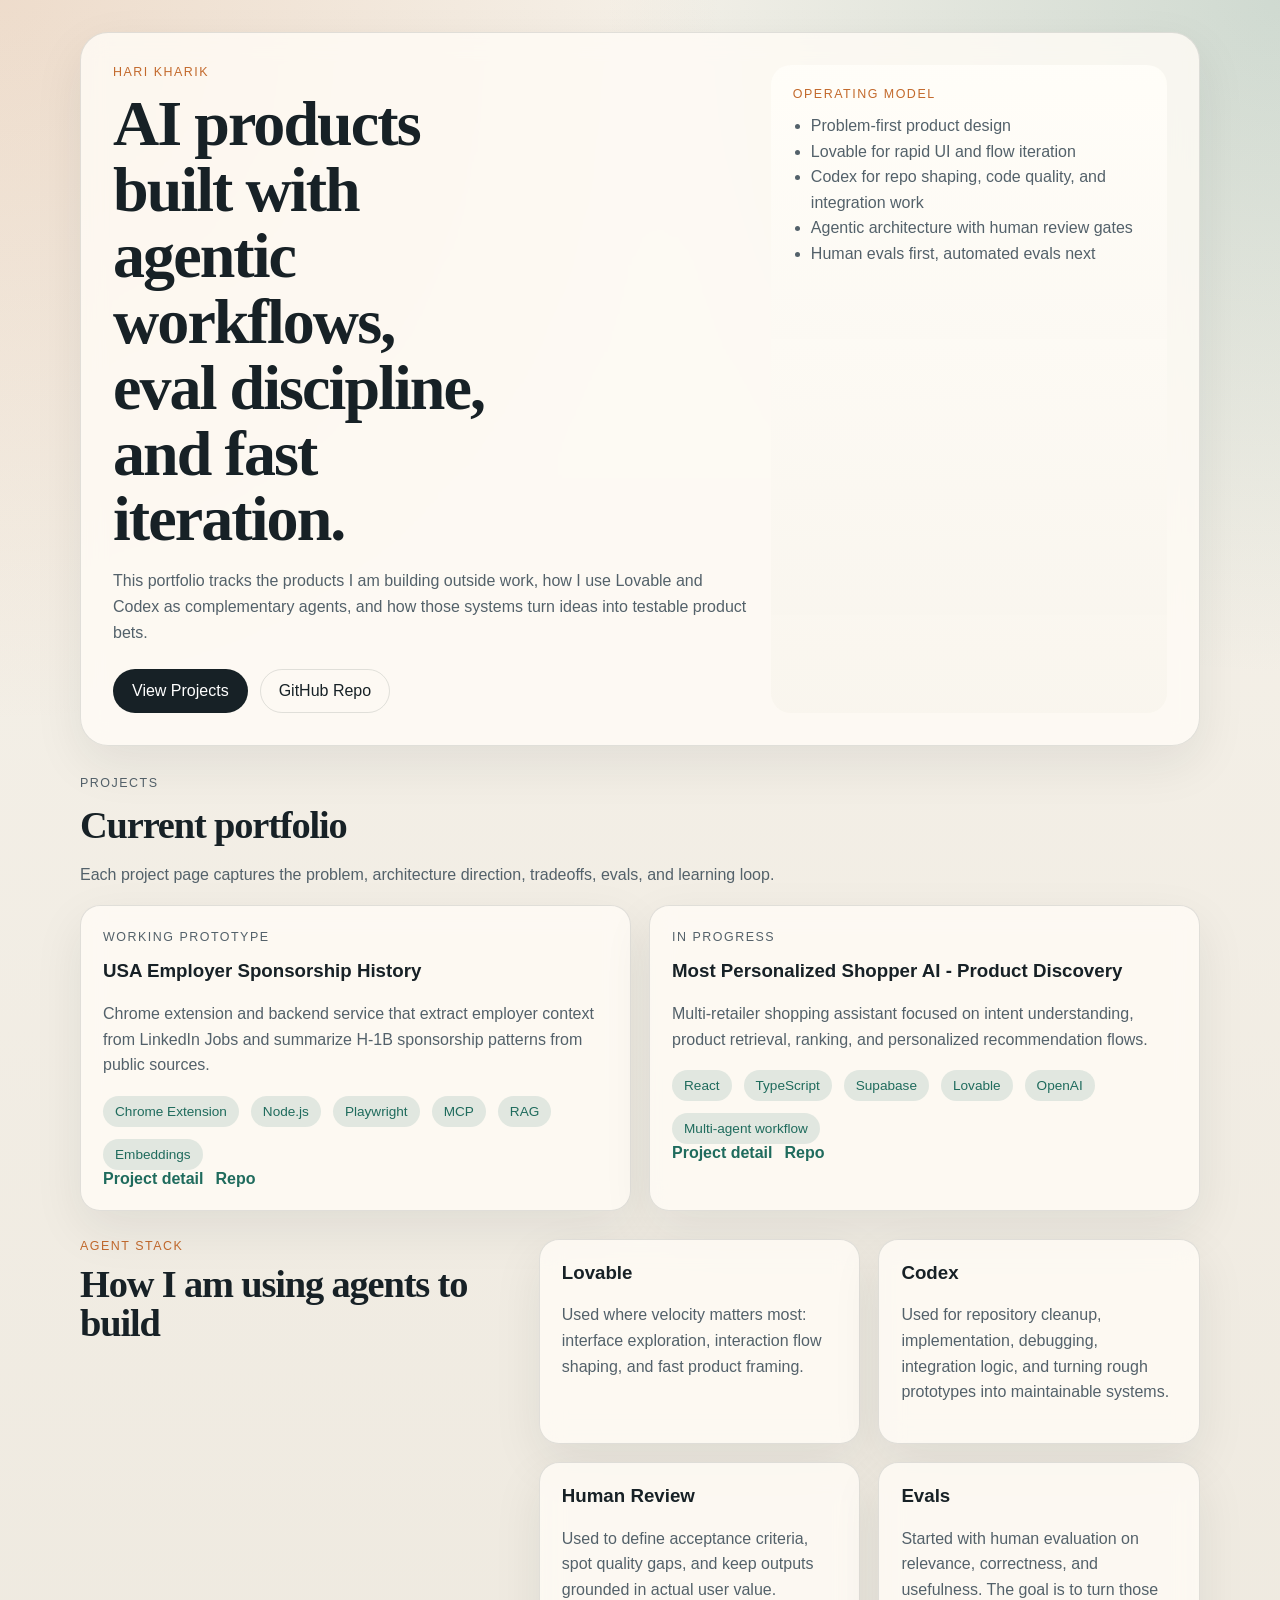
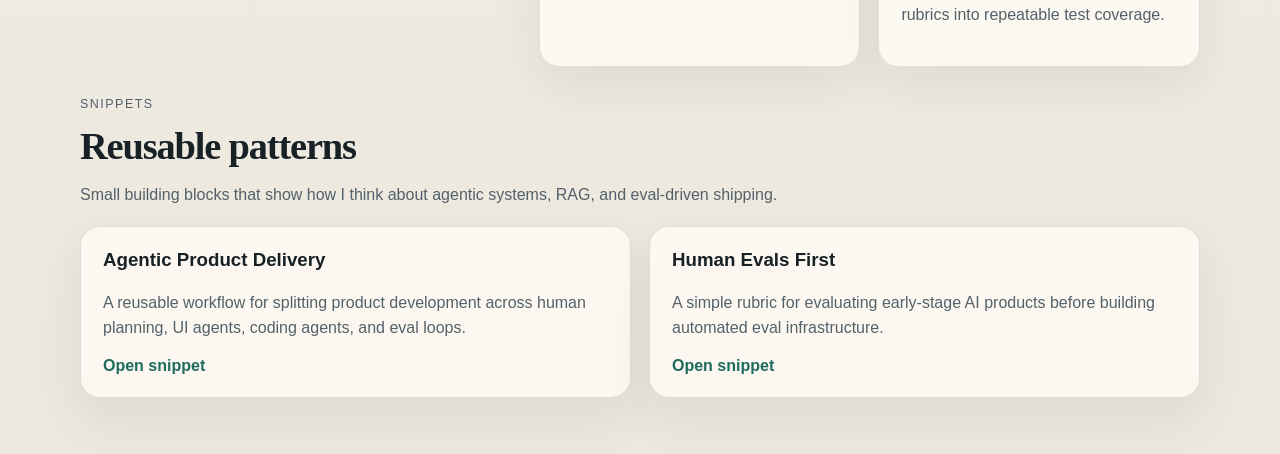
==== index.html @ 51a415eb "Build public AI product portfolio scaffold" ====
<!DOCTYPE html>
<html lang="en">
  <head>
    <meta charset="UTF-8" />
    <meta name="viewport" content="width=device-width, initial-scale=1.0" />
    <title>AI Product Portfolio</title>
    <meta
      name="description"
      content="Public portfolio for AI and agentic product work by Hari Kharik."
    />
    <link rel="stylesheet" href="./styles.css" />
  </head>
  <body>
    <div class="page-shell">
      <header class="hero">
        <div class="hero-copy">
          <p class="eyebrow">Hari Kharik</p>
          <h1>AI products built with agentic workflows, eval discipline, and fast iteration.</h1>
          <p class="lede">
            This portfolio tracks the products I am building outside work, how I use Lovable and Codex as complementary agents,
            and how those systems turn ideas into testable product bets.
          </p>
          <div class="hero-actions">
            <a class="button primary" href="#projects">View Projects</a>
            <a class="button secondary" href="https://github.com/kharik828/AI-Product-Portfolio" target="_blank" rel="noreferrer">GitHub Repo</a>
          </div>
        </div>
        <aside class="hero-panel">
          <p class="panel-label">Operating model</p>
          <ul class="signal-list">
            <li>Problem-first product design</li>
            <li>Lovable for rapid UI and flow iteration</li>
            <li>Codex for repo shaping, code quality, and integration work</li>
            <li>Agentic architecture with human review gates</li>
            <li>Human evals first, automated evals next</li>
          </ul>
        </aside>
      </header>

      <main>
        <section class="section" id="projects">
          <div class="section-heading">
            <p class="eyebrow">Projects</p>
            <h2>Current portfolio</h2>
            <p>Each project page captures the problem, architecture direction, tradeoffs, evals, and learning loop.</p>
          </div>
          <div class="card-grid" id="project-grid"></div>
        </section>

        <section class="section split-section">
          <div>
            <p class="eyebrow">Agent Stack</p>
            <h2>How I am using agents to build</h2>
          </div>
          <div class="workflow-grid">
            <article class="workflow-card">
              <h3>Lovable</h3>
              <p>Used where velocity matters most: interface exploration, interaction flow shaping, and fast product framing.</p>
            </article>
            <article class="workflow-card">
              <h3>Codex</h3>
              <p>Used for repository cleanup, implementation, debugging, integration logic, and turning rough prototypes into maintainable systems.</p>
            </article>
            <article class="workflow-card">
              <h3>Human Review</h3>
              <p>Used to define acceptance criteria, spot quality gaps, and keep outputs grounded in actual user value.</p>
            </article>
            <article class="workflow-card">
              <h3>Evals</h3>
              <p>Started with human evaluation on relevance, correctness, and usefulness. The goal is to turn those rubrics into repeatable test coverage.</p>
            </article>
          </div>
        </section>

        <section class="section">
          <div class="section-heading">
            <p class="eyebrow">Snippets</p>
            <h2>Reusable patterns</h2>
            <p>Small building blocks that show how I think about agentic systems, RAG, and eval-driven shipping.</p>
          </div>
          <div class="card-grid compact" id="snippet-grid"></div>
        </section>
      </main>
    </div>

    <script type="module" src="./site.js"></script>
  </body>
</html>
---- styles.css ----
:root {
  --bg: #f2efe8;
  --paper: rgba(255, 252, 246, 0.82);
  --paper-strong: #fffdf8;
  --ink: #172126;
  --muted: #53616a;
  --line: rgba(23, 33, 38, 0.12);
  --accent: #1f6b5d;
  --accent-soft: rgba(31, 107, 93, 0.12);
  --warm: #c36a2d;
  --shadow: 0 18px 50px rgba(23, 33, 38, 0.08);
  --radius-lg: 28px;
  --radius-md: 20px;
  --radius-sm: 999px;
}

* {
  box-sizing: border-box;
}

html {
  scroll-behavior: smooth;
}

body {
  margin: 0;
  font-family: "Aptos", "Segoe UI Variable", "Segoe UI", sans-serif;
  color: var(--ink);
  background:
    radial-gradient(circle at top left, rgba(195, 106, 45, 0.16), transparent 30%),
    radial-gradient(circle at top right, rgba(31, 107, 93, 0.18), transparent 28%),
    linear-gradient(180deg, #f6f2ea 0%, #ede8de 100%);
}

a {
  color: inherit;
}

.page-shell {
  width: min(1120px, calc(100% - 32px));
  margin: 0 auto;
  padding: 32px 0 56px;
}

.hero,
.detail-header,
.card,
.workflow-card,
.markdown-card {
  backdrop-filter: blur(12px);
  background: var(--paper);
  border: 1px solid var(--line);
  box-shadow: var(--shadow);
}

.hero {
  display: grid;
  grid-template-columns: 1.6fr 1fr;
  gap: 24px;
  padding: 32px;
  border-radius: var(--radius-lg);
}

.hero h1,
.section h2,
.detail-header h1 {
  font-family: Georgia, "Times New Roman", serif;
  line-height: 1.03;
  letter-spacing: -0.03em;
  margin: 0;
}

.hero h1 {
  font-size: clamp(2.5rem, 5vw, 4.6rem);
  max-width: 12ch;
}

.eyebrow,
.panel-label,
.status {
  text-transform: uppercase;
  letter-spacing: 0.12em;
  font-size: 0.78rem;
  color: var(--warm);
  margin: 0 0 12px;
}

.lede,
.section-heading p,
.detail-summary,
.card p,
.workflow-card p,
.markdown-card p,
.signal-list,
.back-link {
  color: var(--muted);
  line-height: 1.6;
}

.hero-actions,
.card-actions,
.pill-row {
  display: flex;
  flex-wrap: wrap;
  gap: 12px;
}

.hero-actions {
  margin-top: 24px;
}

.button,
.text-link,
.back-link {
  text-decoration: none;
}

.button {
  display: inline-flex;
  align-items: center;
  justify-content: center;
  padding: 12px 18px;
  border-radius: var(--radius-sm);
  border: 1px solid var(--line);
  transition: transform 180ms ease, background-color 180ms ease;
}

.button:hover,
.text-link:hover,
.back-link:hover {
  transform: translateY(-1px);
}

.button.primary {
  background: var(--ink);
  color: #fff;
}

.button.secondary {
  background: transparent;
}

.hero-panel,
.card,
.workflow-card,
.markdown-card {
  border-radius: var(--radius-md);
}

.hero-panel {
  padding: 22px;
  background: linear-gradient(180deg, rgba(255, 253, 248, 0.9), rgba(248, 244, 236, 0.85));
}

.signal-list {
  margin: 0;
  padding-left: 18px;
}

.section {
  margin-top: 28px;
}

.section-heading {
  margin-bottom: 18px;
}

.section h2,
.detail-header h1 {
  font-size: clamp(1.8rem, 3vw, 2.8rem);
  margin-bottom: 8px;
}

.card-grid,
.workflow-grid {
  display: grid;
  grid-template-columns: repeat(2, minmax(0, 1fr));
  gap: 18px;
}

.compact {
  grid-template-columns: repeat(2, minmax(0, 1fr));
}

.card,
.workflow-card {
  padding: 22px;
}

.card h3,
.workflow-card h3,
.markdown-card h1,
.markdown-card h2,
.markdown-card h3 {
  margin-top: 0;
}

.card-top {
  margin-bottom: 18px;
}

.pill {
  display: inline-flex;
  align-items: center;
  padding: 8px 12px;
  border-radius: var(--radius-sm);
  background: var(--accent-soft);
  color: var(--accent);
  font-size: 0.85rem;
}

.text-link {
  color: var(--accent);
  font-weight: 600;
}

.split-section {
  display: grid;
  grid-template-columns: 0.8fr 1.2fr;
  gap: 18px;
  align-items: start;
}

.detail-shell {
  max-width: 960px;
}

.detail-header {
  padding: 24px 28px;
  border-radius: var(--radius-lg);
}

.detail-layout {
  margin-top: 20px;
}

.markdown-card {
  padding: 28px;
}

.markdown-card ul {
  color: var(--muted);
  line-height: 1.7;
  padding-left: 22px;
}

.markdown-card code {
  font-family: "Cascadia Code", Consolas, monospace;
  background: rgba(23, 33, 38, 0.06);
  padding: 0.12rem 0.35rem;
  border-radius: 6px;
}

@media (max-width: 860px) {
  .hero,
  .split-section,
  .card-grid,
  .workflow-grid,
  .compact {
    grid-template-columns: 1fr;
  }

  .page-shell {
    width: min(100% - 20px, 1120px);
    padding-top: 20px;
  }

  .hero,
  .detail-header,
  .card,
  .workflow-card,
  .markdown-card {
    padding: 20px;
  }
}
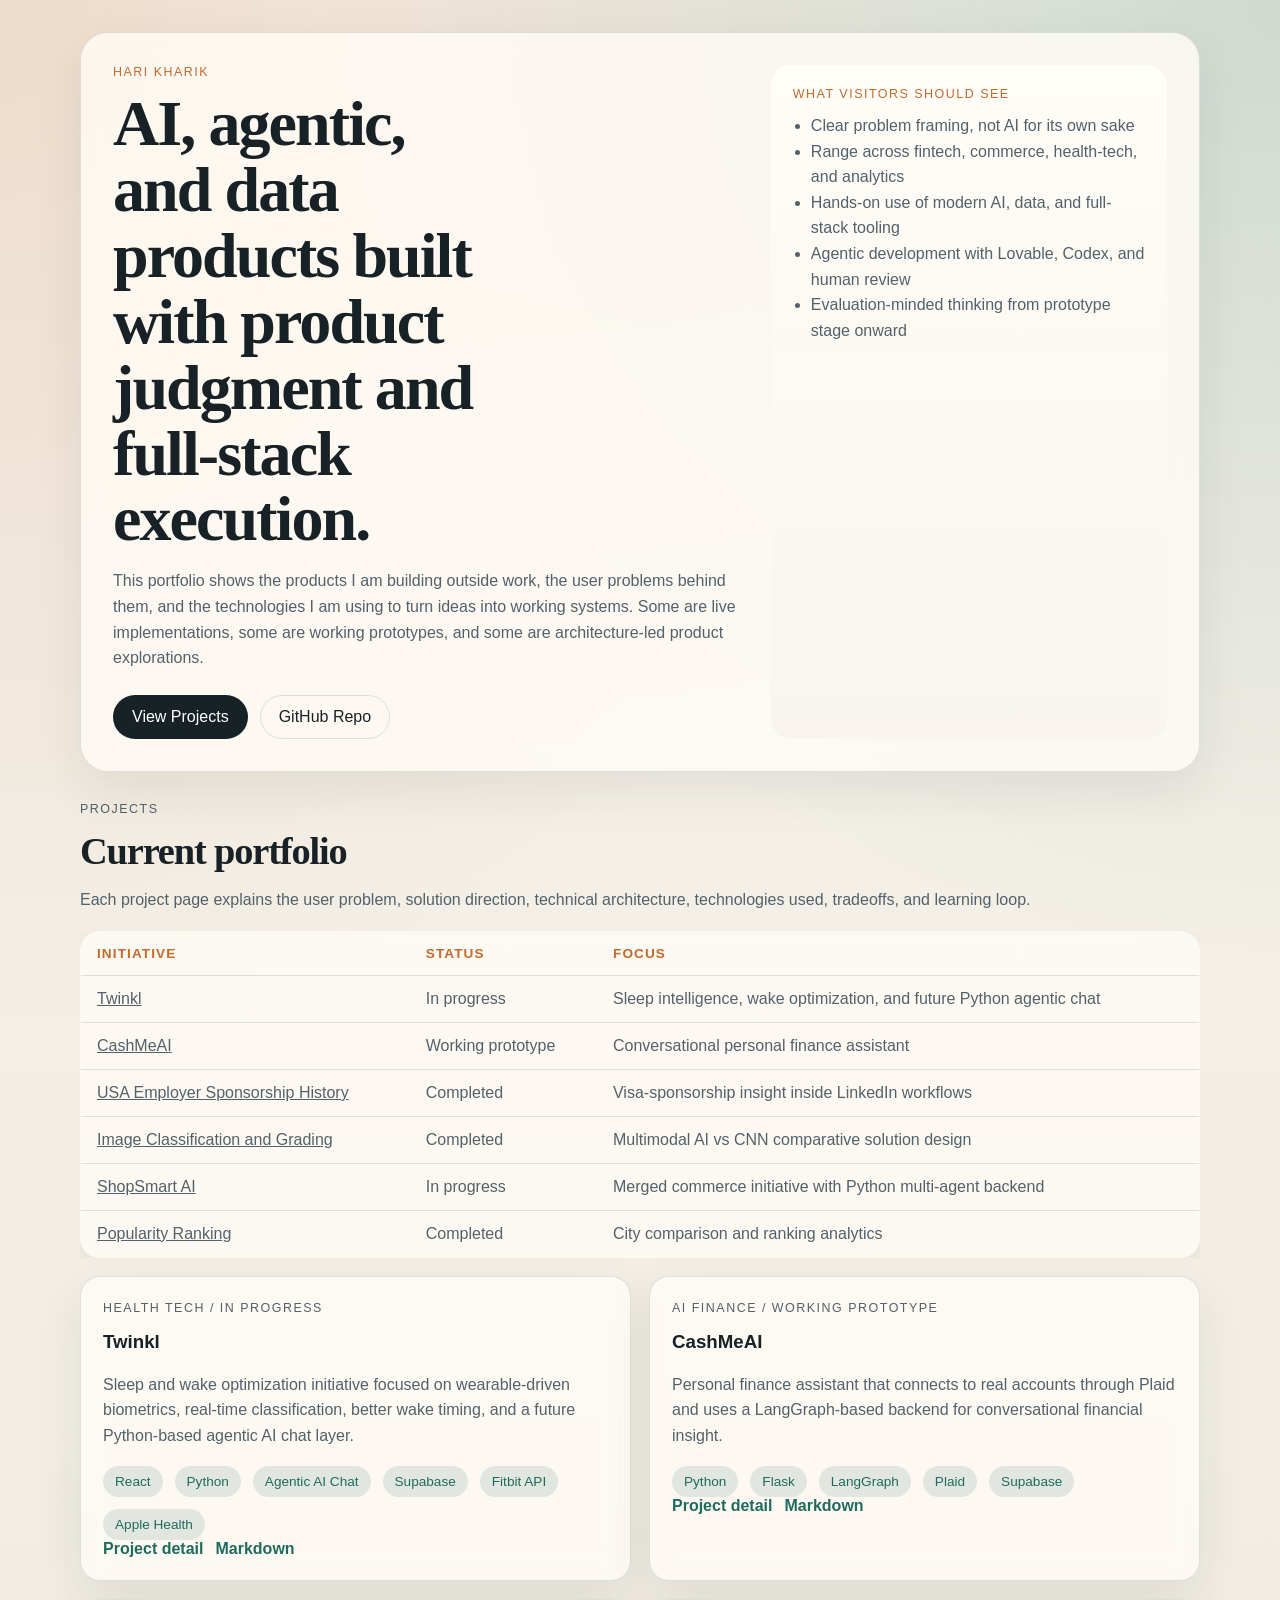
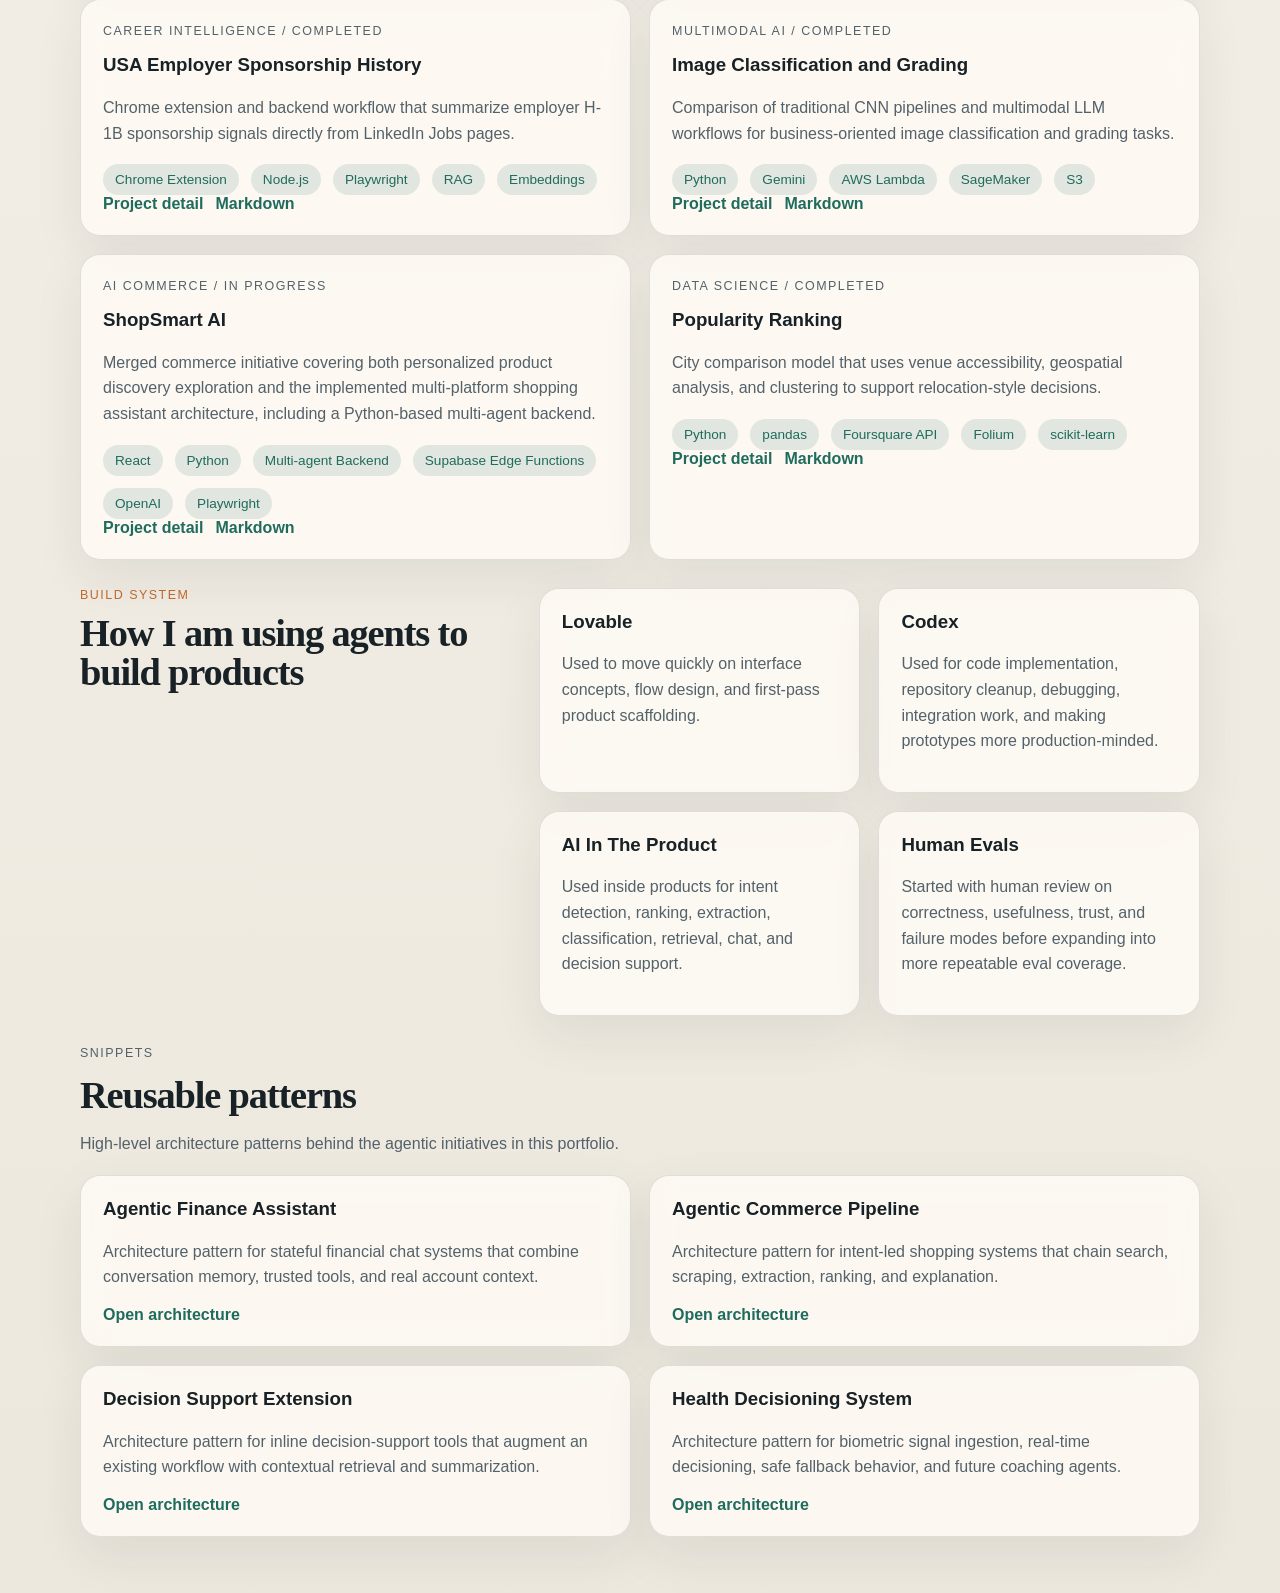
==== commit 84bbe86b: "Rebuild portfolio around downloaded project docs" ====
--- a/index.html
+++ b/index.html
@@ -15,10 +15,11 @@
       <header class="hero">
         <div class="hero-copy">
           <p class="eyebrow">Hari Kharik</p>
-          <h1>AI products built with agentic workflows, eval discipline, and fast iteration.</h1>
+          <h1>AI, agentic, and data products built with product judgment and full-stack execution.</h1>
           <p class="lede">
-            This portfolio tracks the products I am building outside work, how I use Lovable and Codex as complementary agents,
-            and how those systems turn ideas into testable product bets.
+            This portfolio shows the products I am building outside work, the user problems behind them, and the technologies
+            I am using to turn ideas into working systems. Some are live implementations, some are working prototypes, and some
+            are architecture-led product explorations.
           </p>
           <div class="hero-actions">
             <a class="button primary" href="#projects">View Projects</a>
@@ -26,13 +27,13 @@
           </div>
         </div>
         <aside class="hero-panel">
-          <p class="panel-label">Operating model</p>
+          <p class="panel-label">What Visitors Should See</p>
           <ul class="signal-list">
-            <li>Problem-first product design</li>
-            <li>Lovable for rapid UI and flow iteration</li>
-            <li>Codex for repo shaping, code quality, and integration work</li>
-            <li>Agentic architecture with human review gates</li>
-            <li>Human evals first, automated evals next</li>
+            <li>Clear problem framing, not AI for its own sake</li>
+            <li>Range across fintech, commerce, health-tech, and analytics</li>
+            <li>Hands-on use of modern AI, data, and full-stack tooling</li>
+            <li>Agentic development with Lovable, Codex, and human review</li>
+            <li>Evaluation-minded thinking from prototype stage onward</li>
           </ul>
         </aside>
       </header>
@@ -42,32 +43,186 @@
           <div class="section-heading">
             <p class="eyebrow">Projects</p>
             <h2>Current portfolio</h2>
-            <p>Each project page captures the problem, architecture direction, tradeoffs, evals, and learning loop.</p>
-          </div>
-          <div class="card-grid" id="project-grid"></div>
+            <p>Each project page explains the user problem, solution direction, technical architecture, technologies used, tradeoffs, and learning loop.</p>
+          </div>
+          <div class="status-table-wrap">
+            <table class="status-table">
+              <thead>
+                <tr>
+                  <th>Initiative</th>
+                  <th>Status</th>
+                  <th>Focus</th>
+                </tr>
+              </thead>
+              <tbody>
+                <tr>
+                  <td><a href="./project.html?slug=twinkl">Twinkl</a></td>
+                  <td>In progress</td>
+                  <td>Sleep intelligence, wake optimization, and future Python agentic chat</td>
+                </tr>
+                <tr>
+                  <td><a href="./project.html?slug=cashmeai">CashMeAI</a></td>
+                  <td>Working prototype</td>
+                  <td>Conversational personal finance assistant</td>
+                </tr>
+                <tr>
+                  <td><a href="./project.html?slug=usa-employer-sponsorship-history">USA Employer Sponsorship History</a></td>
+                  <td>Completed</td>
+                  <td>Visa-sponsorship insight inside LinkedIn workflows</td>
+                </tr>
+                <tr>
+                  <td><a href="./project.html?slug=image-classification-and-grading">Image Classification and Grading</a></td>
+                  <td>Completed</td>
+                  <td>Multimodal AI vs CNN comparative solution design</td>
+                </tr>
+                <tr>
+                  <td><a href="./project.html?slug=shopsmart-ai">ShopSmart AI</a></td>
+                  <td>In progress</td>
+                  <td>Merged commerce initiative with Python multi-agent backend</td>
+                </tr>
+                <tr>
+                  <td><a href="./project.html?slug=popularity-ranking">Popularity Ranking</a></td>
+                  <td>Completed</td>
+                  <td>City comparison and ranking analytics</td>
+                </tr>
+              </tbody>
+            </table>
+          </div>
+          <div class="card-grid">
+            <article class="card">
+              <div class="card-top">
+                <p class="status">Health Tech / In progress</p>
+                <h3>Twinkl</h3>
+                <p>Sleep and wake optimization initiative focused on wearable-driven biometrics, real-time classification, better wake timing, and a future Python-based agentic AI chat layer.</p>
+              </div>
+              <div class="pill-row">
+                <span class="pill">React</span>
+                <span class="pill">Python</span>
+                <span class="pill">Agentic AI Chat</span>
+                <span class="pill">Supabase</span>
+                <span class="pill">Fitbit API</span>
+                <span class="pill">Apple Health</span>
+              </div>
+              <div class="card-actions">
+                <a class="text-link" href="./project.html?slug=twinkl">Project detail</a>
+                <a class="text-link" href="./projects/Twinkl/PORTFOLIO.md">Markdown</a>
+              </div>
+            </article>
+            <article class="card">
+              <div class="card-top">
+                <p class="status">AI Finance / Working prototype</p>
+                <h3>CashMeAI</h3>
+                <p>Personal finance assistant that connects to real accounts through Plaid and uses a LangGraph-based backend for conversational financial insight.</p>
+              </div>
+              <div class="pill-row">
+                <span class="pill">Python</span>
+                <span class="pill">Flask</span>
+                <span class="pill">LangGraph</span>
+                <span class="pill">Plaid</span>
+                <span class="pill">Supabase</span>
+              </div>
+              <div class="card-actions">
+                <a class="text-link" href="./project.html?slug=cashmeai">Project detail</a>
+                <a class="text-link" href="./projects/Cashmeai/PORTFOLIO.md">Markdown</a>
+              </div>
+            </article>
+            <article class="card">
+              <div class="card-top">
+                <p class="status">Career Intelligence / Completed</p>
+                <h3>USA Employer Sponsorship History</h3>
+                <p>Chrome extension and backend workflow that summarize employer H-1B sponsorship signals directly from LinkedIn Jobs pages.</p>
+              </div>
+              <div class="pill-row">
+                <span class="pill">Chrome Extension</span>
+                <span class="pill">Node.js</span>
+                <span class="pill">Playwright</span>
+                <span class="pill">RAG</span>
+                <span class="pill">Embeddings</span>
+              </div>
+              <div class="card-actions">
+                <a class="text-link" href="./project.html?slug=usa-employer-sponsorship-history">Project detail</a>
+                <a class="text-link" href="./projects/Employer-sponsorship-history/PORTFOLIO.md">Markdown</a>
+              </div>
+            </article>
+            <article class="card">
+              <div class="card-top">
+                <p class="status">Multimodal AI / Completed</p>
+                <h3>Image Classification and Grading</h3>
+                <p>Comparison of traditional CNN pipelines and multimodal LLM workflows for business-oriented image classification and grading tasks.</p>
+              </div>
+              <div class="pill-row">
+                <span class="pill">Python</span>
+                <span class="pill">Gemini</span>
+                <span class="pill">AWS Lambda</span>
+                <span class="pill">SageMaker</span>
+                <span class="pill">S3</span>
+              </div>
+              <div class="card-actions">
+                <a class="text-link" href="./project.html?slug=image-classification-and-grading">Project detail</a>
+                <a class="text-link" href="./projects/GenAI CNN Image Classification and Grading/PORTFOLIO.md">Markdown</a>
+              </div>
+            </article>
+            <article class="card">
+              <div class="card-top">
+                <p class="status">AI Commerce / In progress</p>
+                <h3>ShopSmart AI</h3>
+                <p>Merged commerce initiative covering both personalized product discovery exploration and the implemented multi-platform shopping assistant architecture, including a Python-based multi-agent backend.</p>
+              </div>
+              <div class="pill-row">
+                <span class="pill">React</span>
+                <span class="pill">Python</span>
+                <span class="pill">Multi-agent Backend</span>
+                <span class="pill">Supabase Edge Functions</span>
+                <span class="pill">OpenAI</span>
+                <span class="pill">Playwright</span>
+              </div>
+              <div class="card-actions">
+                <a class="text-link" href="./project.html?slug=shopsmart-ai">Project detail</a>
+                <a class="text-link" href="./projects/ShopSmartAI/PORTFOLIO.md">Markdown</a>
+              </div>
+            </article>
+            <article class="card">
+              <div class="card-top">
+                <p class="status">Data Science / Completed</p>
+                <h3>Popularity Ranking</h3>
+                <p>City comparison model that uses venue accessibility, geospatial analysis, and clustering to support relocation-style decisions.</p>
+              </div>
+              <div class="pill-row">
+                <span class="pill">Python</span>
+                <span class="pill">pandas</span>
+                <span class="pill">Foursquare API</span>
+                <span class="pill">Folium</span>
+                <span class="pill">scikit-learn</span>
+              </div>
+              <div class="card-actions">
+                <a class="text-link" href="./project.html?slug=popularity-ranking">Project detail</a>
+                <a class="text-link" href="./projects/Popularity Ranking/PORTFOLIO.md">Markdown</a>
+              </div>
+            </article>
+          </div>
         </section>
 
         <section class="section split-section">
           <div>
-            <p class="eyebrow">Agent Stack</p>
-            <h2>How I am using agents to build</h2>
+            <p class="eyebrow">Build System</p>
+            <h2>How I am using agents to build products</h2>
           </div>
           <div class="workflow-grid">
             <article class="workflow-card">
               <h3>Lovable</h3>
-              <p>Used where velocity matters most: interface exploration, interaction flow shaping, and fast product framing.</p>
+              <p>Used to move quickly on interface concepts, flow design, and first-pass product scaffolding.</p>
             </article>
             <article class="workflow-card">
               <h3>Codex</h3>
-              <p>Used for repository cleanup, implementation, debugging, integration logic, and turning rough prototypes into maintainable systems.</p>
-            </article>
-            <article class="workflow-card">
-              <h3>Human Review</h3>
-              <p>Used to define acceptance criteria, spot quality gaps, and keep outputs grounded in actual user value.</p>
-            </article>
-            <article class="workflow-card">
-              <h3>Evals</h3>
-              <p>Started with human evaluation on relevance, correctness, and usefulness. The goal is to turn those rubrics into repeatable test coverage.</p>
+              <p>Used for code implementation, repository cleanup, debugging, integration work, and making prototypes more production-minded.</p>
+            </article>
+            <article class="workflow-card">
+              <h3>AI In The Product</h3>
+              <p>Used inside products for intent detection, ranking, extraction, classification, retrieval, chat, and decision support.</p>
+            </article>
+            <article class="workflow-card">
+              <h3>Human Evals</h3>
+              <p>Started with human review on correctness, usefulness, trust, and failure modes before expanding into more repeatable eval coverage.</p>
             </article>
           </div>
         </section>
@@ -76,13 +231,32 @@
           <div class="section-heading">
             <p class="eyebrow">Snippets</p>
             <h2>Reusable patterns</h2>
-            <p>Small building blocks that show how I think about agentic systems, RAG, and eval-driven shipping.</p>
-          </div>
-          <div class="card-grid compact" id="snippet-grid"></div>
+            <p>High-level architecture patterns behind the agentic initiatives in this portfolio.</p>
+          </div>
+          <div class="card-grid compact">
+            <article class="card compact-card">
+              <h3>Agentic Finance Assistant</h3>
+              <p>Architecture pattern for stateful financial chat systems that combine conversation memory, trusted tools, and real account context.</p>
+              <a class="text-link" href="./snippets/agentic-finance-architecture.md">Open architecture</a>
+            </article>
+            <article class="card compact-card">
+              <h3>Agentic Commerce Pipeline</h3>
+              <p>Architecture pattern for intent-led shopping systems that chain search, scraping, extraction, ranking, and explanation.</p>
+              <a class="text-link" href="./snippets/agentic-commerce-architecture.md">Open architecture</a>
+            </article>
+            <article class="card compact-card">
+              <h3>Decision Support Extension</h3>
+              <p>Architecture pattern for inline decision-support tools that augment an existing workflow with contextual retrieval and summarization.</p>
+              <a class="text-link" href="./snippets/agentic-decision-support-architecture.md">Open architecture</a>
+            </article>
+            <article class="card compact-card">
+              <h3>Health Decisioning System</h3>
+              <p>Architecture pattern for biometric signal ingestion, real-time decisioning, safe fallback behavior, and future coaching agents.</p>
+              <a class="text-link" href="./snippets/agentic-health-architecture.md">Open architecture</a>
+            </article>
+          </div>
         </section>
       </main>
     </div>
-
-    <script type="module" src="./site.js"></script>
   </body>
 </html>
--- a/styles.css
+++ b/styles.css
@@ -161,6 +161,43 @@
   margin-top: 28px;
 }
 
+.status-table-wrap {
+  margin-bottom: 18px;
+  overflow-x: auto;
+}
+
+.status-table {
+  width: 100%;
+  border-collapse: collapse;
+  background: var(--paper);
+  border: 1px solid var(--line);
+  border-radius: var(--radius-md);
+  overflow: hidden;
+  box-shadow: var(--shadow);
+}
+
+.status-table th,
+.status-table td {
+  padding: 14px 16px;
+  text-align: left;
+  border-bottom: 1px solid var(--line);
+}
+
+.status-table th {
+  font-size: 0.85rem;
+  text-transform: uppercase;
+  letter-spacing: 0.08em;
+  color: var(--warm);
+}
+
+.status-table td {
+  color: var(--muted);
+}
+
+.status-table tr:last-child td {
+  border-bottom: 0;
+}
+
 .section-heading {
   margin-bottom: 18px;
 }
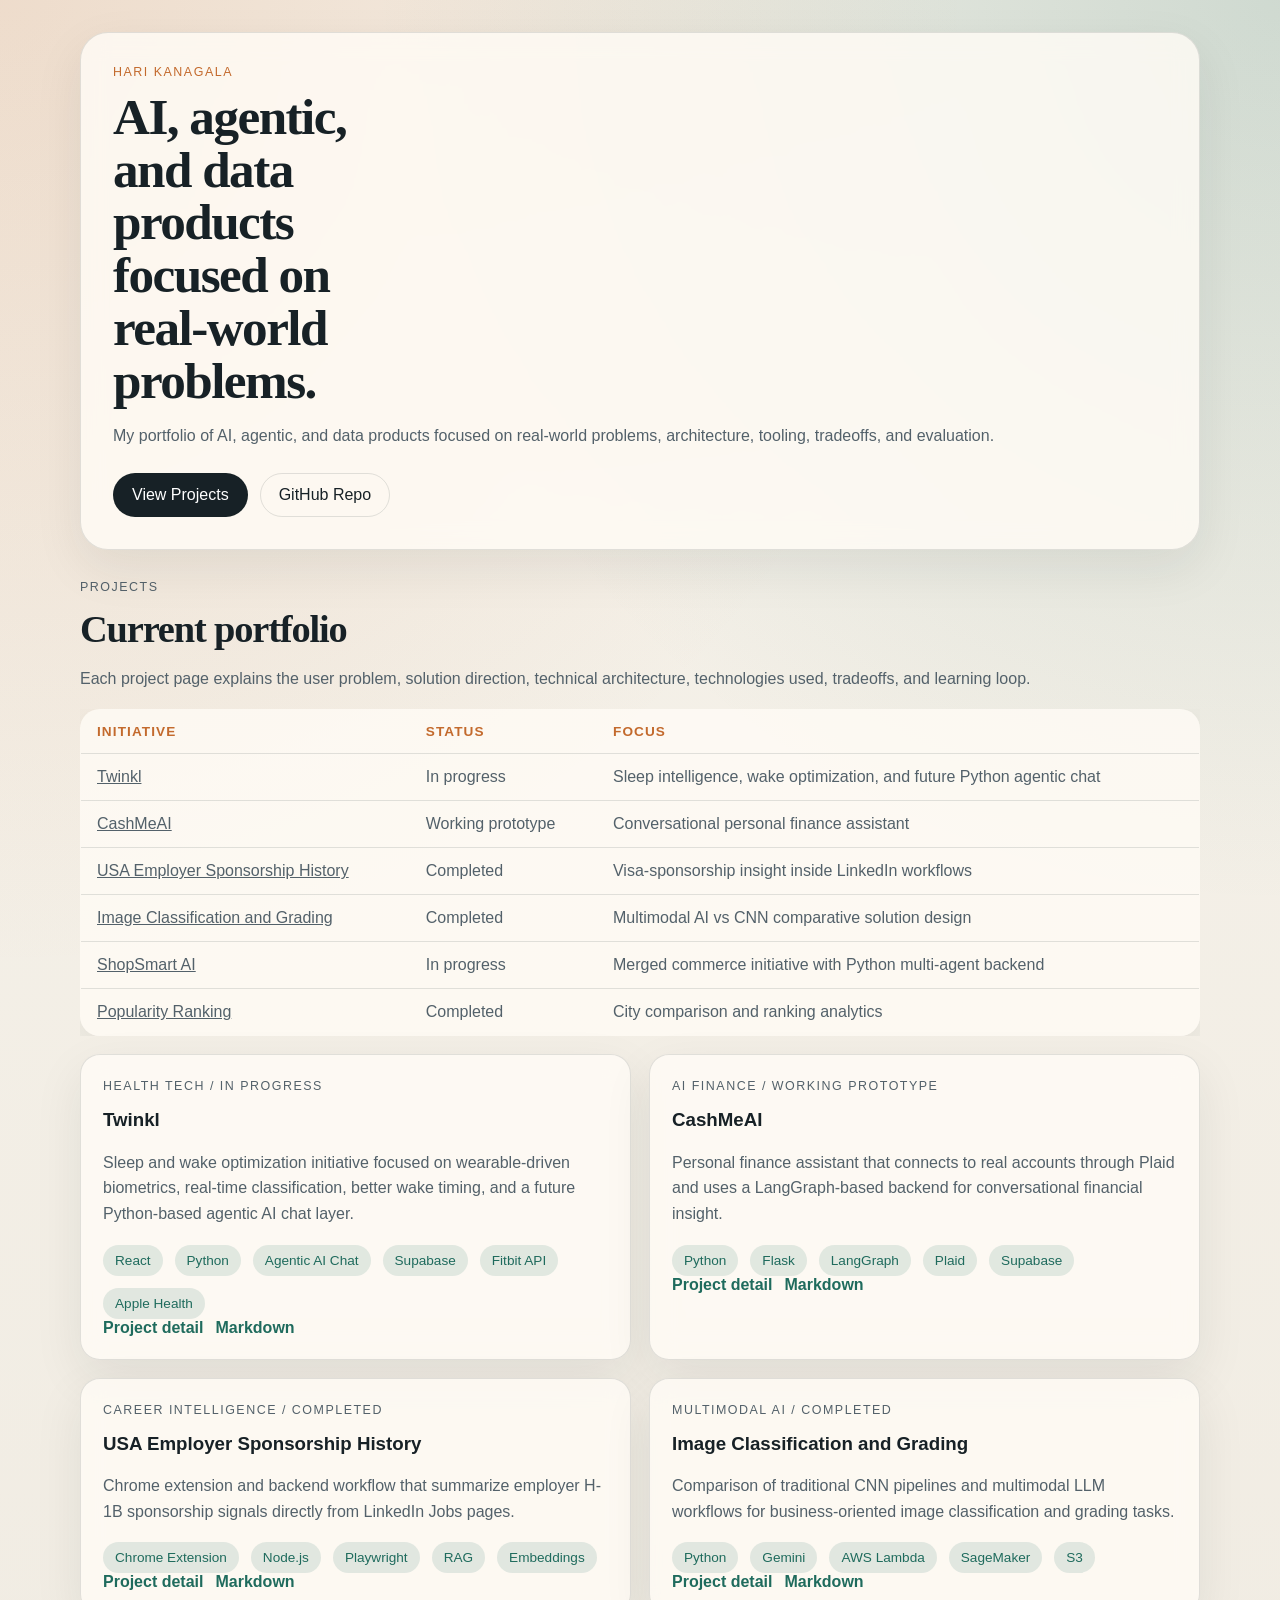
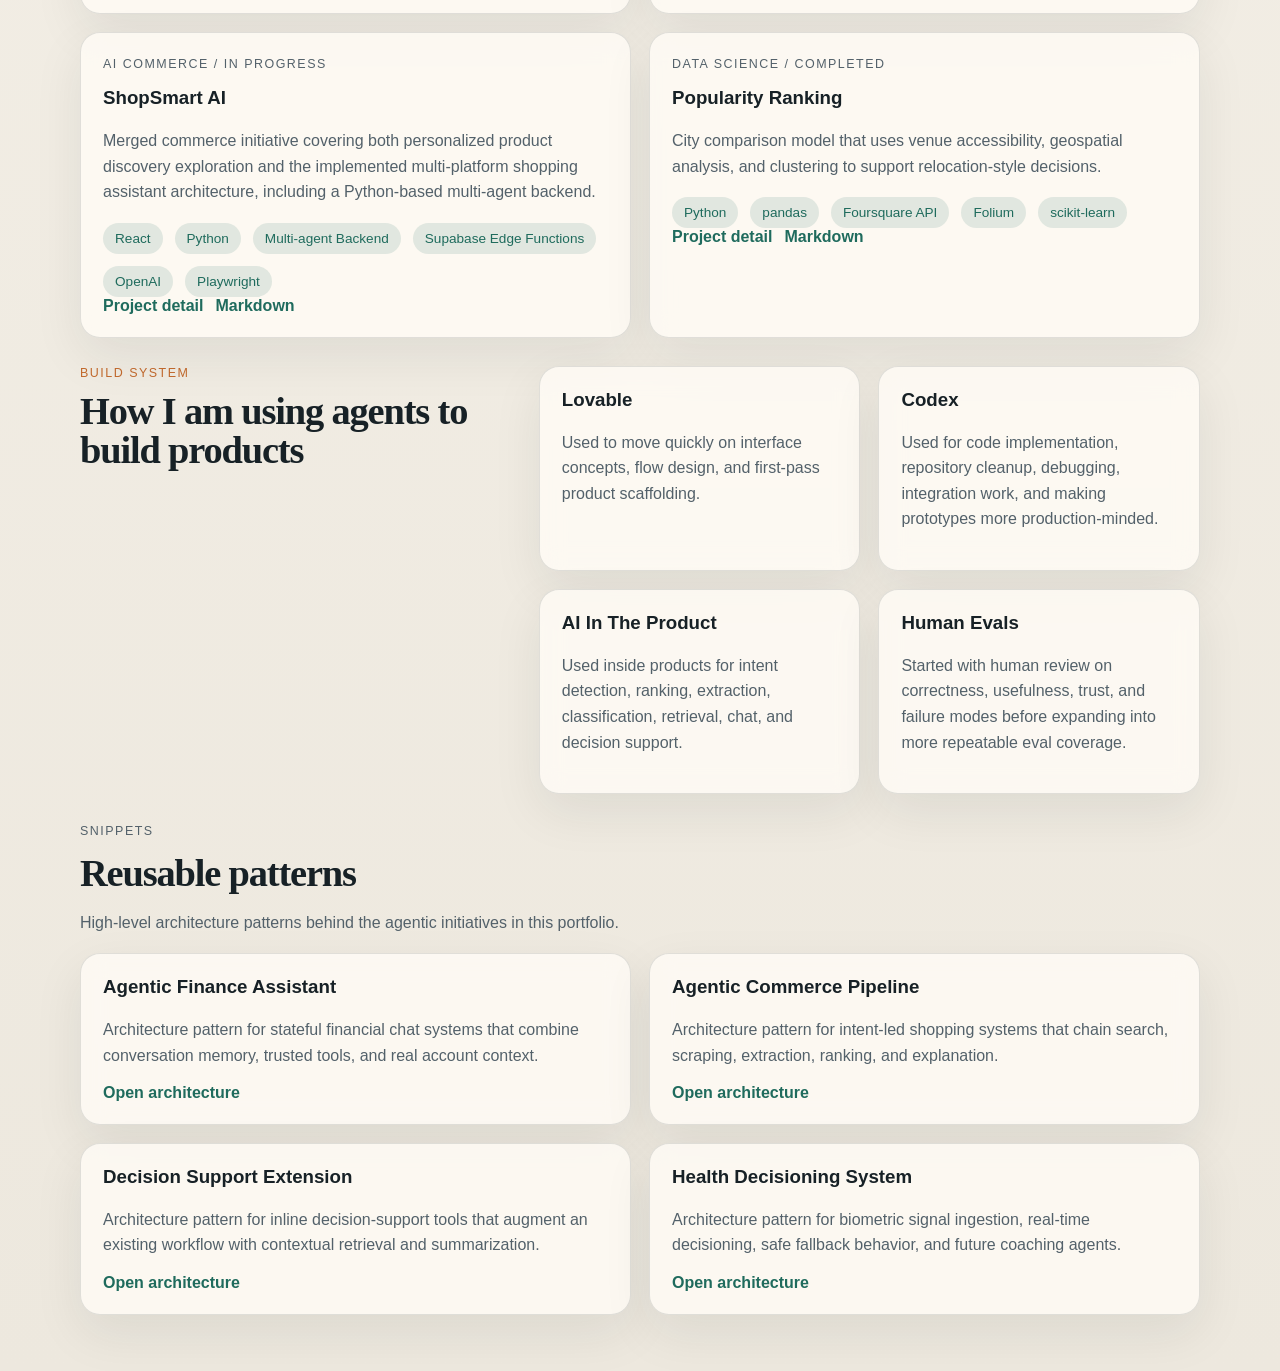
==== commit 30d5374d: "Refine portfolio hero and README intro" ====
--- a/index.html
+++ b/index.html
@@ -14,28 +14,16 @@
     <div class="page-shell">
       <header class="hero">
         <div class="hero-copy">
-          <p class="eyebrow">Hari Kharik</p>
-          <h1>AI, agentic, and data products built with product judgment and full-stack execution.</h1>
+          <p class="eyebrow">Hari Kanagala</p>
+          <h1>AI, agentic, and data products focused on real-world problems.</h1>
           <p class="lede">
-            This portfolio shows the products I am building outside work, the user problems behind them, and the technologies
-            I am using to turn ideas into working systems. Some are live implementations, some are working prototypes, and some
-            are architecture-led product explorations.
+            My portfolio of AI, agentic, and data products focused on real-world problems, architecture, tooling, tradeoffs, and evaluation.
           </p>
           <div class="hero-actions">
             <a class="button primary" href="#projects">View Projects</a>
             <a class="button secondary" href="https://github.com/kharik828/AI-Product-Portfolio" target="_blank" rel="noreferrer">GitHub Repo</a>
           </div>
         </div>
-        <aside class="hero-panel">
-          <p class="panel-label">What Visitors Should See</p>
-          <ul class="signal-list">
-            <li>Clear problem framing, not AI for its own sake</li>
-            <li>Range across fintech, commerce, health-tech, and analytics</li>
-            <li>Hands-on use of modern AI, data, and full-stack tooling</li>
-            <li>Agentic development with Lovable, Codex, and human review</li>
-            <li>Evaluation-minded thinking from prototype stage onward</li>
-          </ul>
-        </aside>
       </header>
 
       <main>
--- a/styles.css
+++ b/styles.css
@@ -54,9 +54,7 @@
 }
 
 .hero {
-  display: grid;
-  grid-template-columns: 1.6fr 1fr;
-  gap: 24px;
+  display: block;
   padding: 32px;
   border-radius: var(--radius-lg);
 }
@@ -71,8 +69,8 @@
 }
 
 .hero h1 {
-  font-size: clamp(2.5rem, 5vw, 4.6rem);
-  max-width: 12ch;
+  font-size: clamp(2.4rem, 4vw, 3.9rem);
+  max-width: 11ch;
 }
 
 .eyebrow,
@@ -140,21 +138,10 @@
   background: transparent;
 }
 
-.hero-panel,
 .card,
 .workflow-card,
 .markdown-card {
   border-radius: var(--radius-md);
-}
-
-.hero-panel {
-  padding: 22px;
-  background: linear-gradient(180deg, rgba(255, 253, 248, 0.9), rgba(248, 244, 236, 0.85));
-}
-
-.signal-list {
-  margin: 0;
-  padding-left: 18px;
 }
 
 .section {
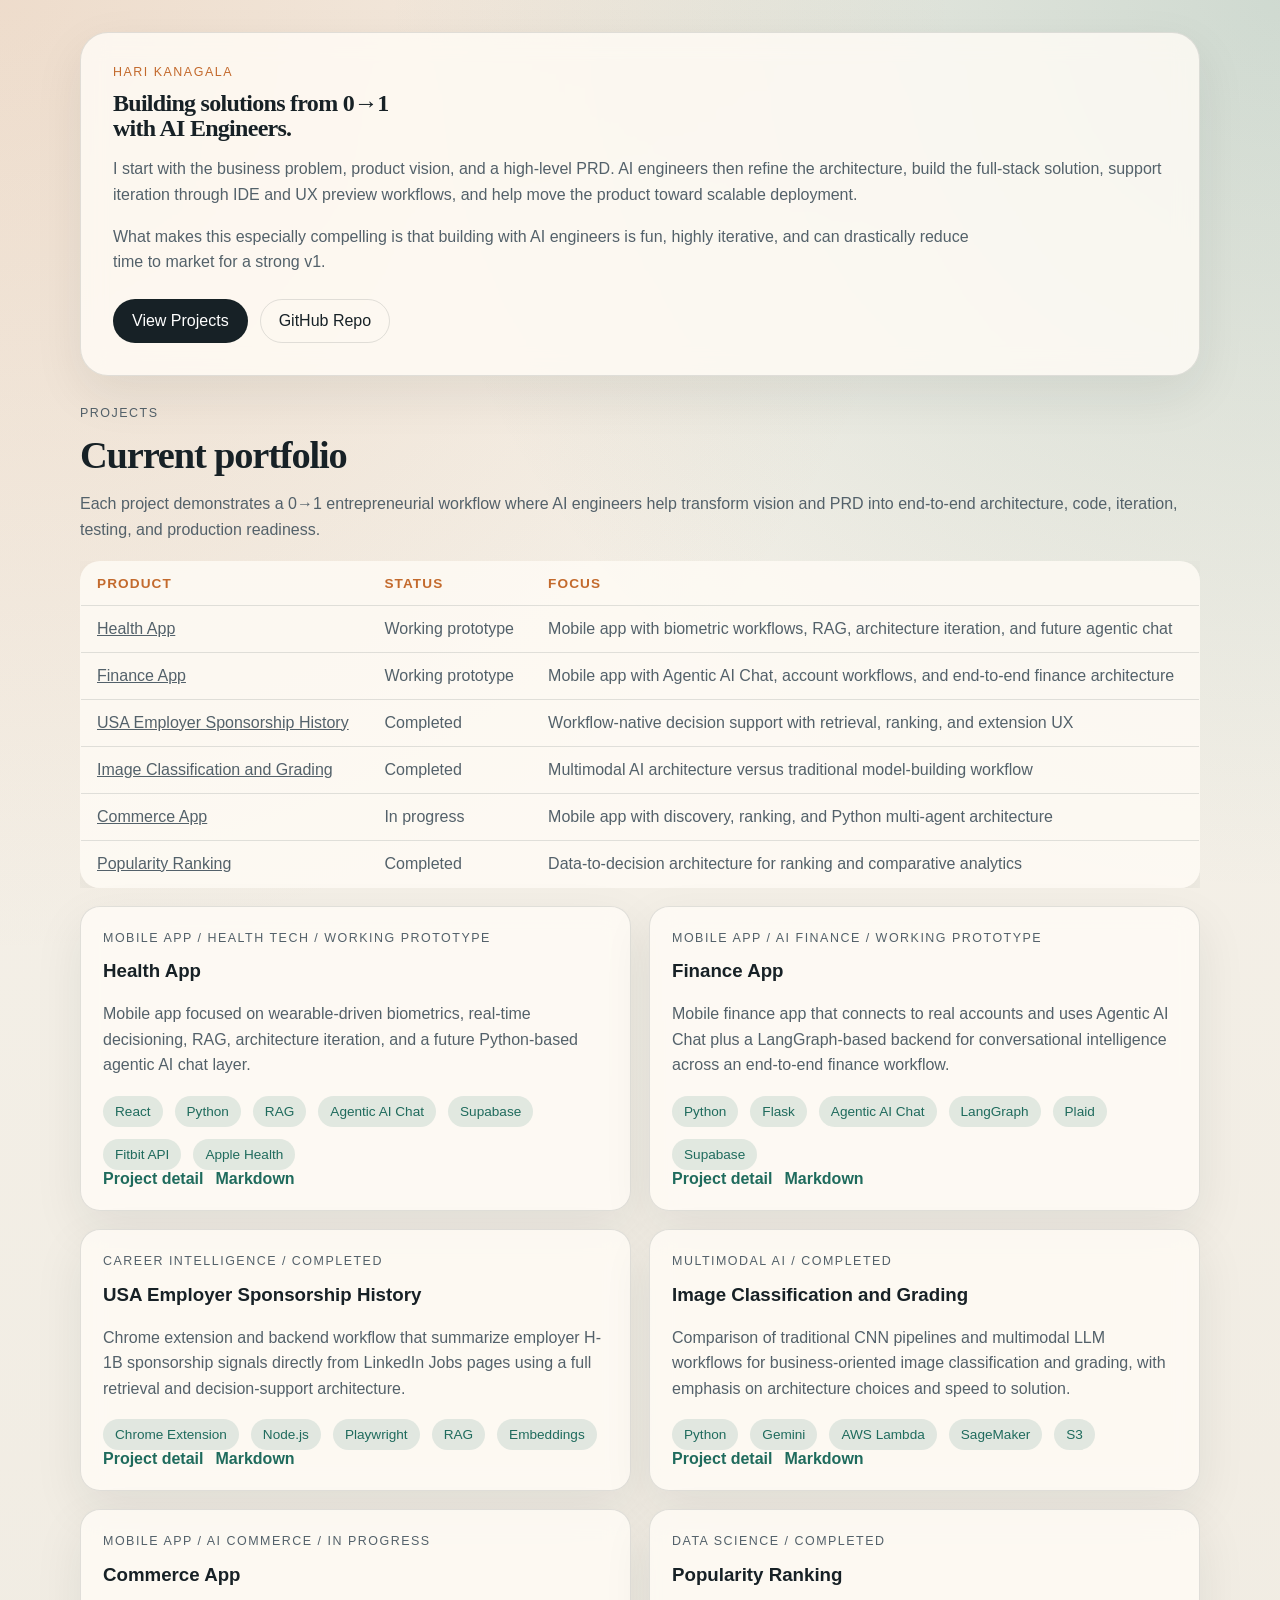
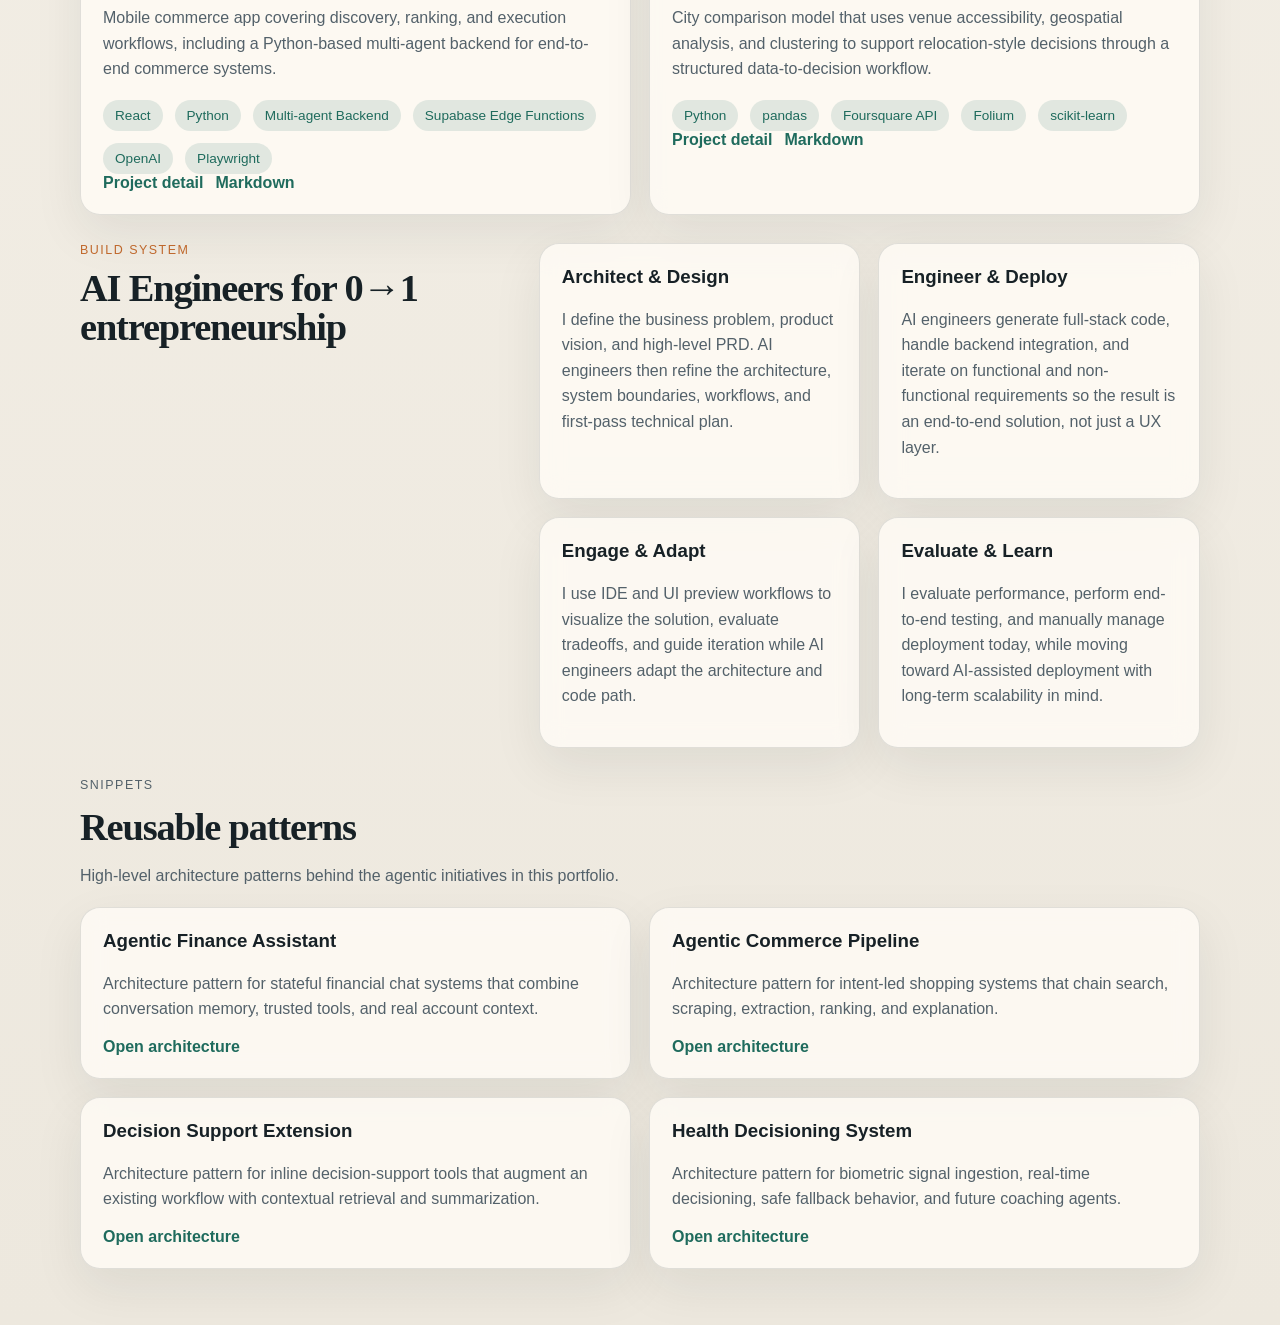
==== commit 0cfad2ca: "Latest Updates to Products' Status and GitHub Page" ====
--- a/index.html
+++ b/index.html
@@ -3,11 +3,26 @@
   <head>
     <meta charset="UTF-8" />
     <meta name="viewport" content="width=device-width, initial-scale=1.0" />
-    <title>AI Product Portfolio</title>
+    <title>AI Product Portfolio — Hari Kanagala</title>
     <meta
       name="description"
-      content="Public portfolio for AI and agentic product work by Hari Kharik."
+      content="Unprecedented opportunity for problem solvers with AI Agents. Portfolio by Hari Kanagala — AI-agent-powered products built faster, smarter, and designed to engage."
     />
+    <meta property="og:title" content="AI Product Portfolio" />
+    <meta
+      property="og:description"
+      content="AI, agentic, and data products focused on real-world problems, architecture, tooling, tradeoffs, and evaluation."
+    />
+    <meta property="og:type" content="website" />
+    <meta property="og:url" content="https://kharik828.github.io/AI-Product-Portfolio/" />
+    <meta property="og:image" content="https://kharik828.github.io/AI-Product-Portfolio/featured-card.svg" />
+    <meta name="twitter:card" content="summary_large_image" />
+    <meta name="twitter:title" content="AI Product Portfolio" />
+    <meta
+      name="twitter:description"
+      content="AI, agentic, and data products focused on real-world problems, architecture, tooling, tradeoffs, and evaluation."
+    />
+    <meta name="twitter:image" content="https://kharik828.github.io/AI-Product-Portfolio/featured-card.svg" />
     <link rel="stylesheet" href="./styles.css" />
   </head>
   <body>
@@ -15,9 +30,12 @@
       <header class="hero">
         <div class="hero-copy">
           <p class="eyebrow">Hari Kanagala</p>
-          <h1>AI, agentic, and data products focused on real-world problems.</h1>
+          <h1>Building solutions from 0→1<br />with AI Engineers.</h1>
           <p class="lede">
-            My portfolio of AI, agentic, and data products focused on real-world problems, architecture, tooling, tradeoffs, and evaluation.
+            I start with the business problem, product vision, and a high-level PRD. AI engineers then refine the architecture, build the full-stack solution, support iteration through IDE and UX preview workflows, and help move the product toward scalable deployment.
+          </p>
+          <p class="lede" style="max-width: 54rem; margin-top: 0.5rem;">
+            What makes this especially compelling is that building with AI engineers is fun, highly iterative, and can drastically reduce time to market for a strong v1.
           </p>
           <div class="hero-actions">
             <a class="button primary" href="#projects">View Projects</a>
@@ -31,47 +49,47 @@
           <div class="section-heading">
             <p class="eyebrow">Projects</p>
             <h2>Current portfolio</h2>
-            <p>Each project page explains the user problem, solution direction, technical architecture, technologies used, tradeoffs, and learning loop.</p>
+            <p>Each project demonstrates a 0→1 entrepreneurial workflow where AI engineers help transform vision and PRD into end-to-end architecture, code, iteration, testing, and production readiness.</p>
           </div>
           <div class="status-table-wrap">
             <table class="status-table">
               <thead>
                 <tr>
-                  <th>Initiative</th>
+                  <th>Product</th>
                   <th>Status</th>
                   <th>Focus</th>
                 </tr>
               </thead>
               <tbody>
                 <tr>
-                  <td><a href="./project.html?slug=twinkl">Twinkl</a></td>
-                  <td>In progress</td>
-                  <td>Sleep intelligence, wake optimization, and future Python agentic chat</td>
-                </tr>
-                <tr>
-                  <td><a href="./project.html?slug=cashmeai">CashMeAI</a></td>
+                  <td><a href="./project.html?slug=twinkl">Health App</a></td>
                   <td>Working prototype</td>
-                  <td>Conversational personal finance assistant</td>
+                  <td>Mobile app with biometric workflows, RAG, architecture iteration, and future agentic chat</td>
+                </tr>
+                <tr>
+                  <td><a href="./project.html?slug=cashmeai">Finance App</a></td>
+                  <td>Working prototype</td>
+                  <td>Mobile app with Agentic AI Chat, account workflows, and end-to-end finance architecture</td>
                 </tr>
                 <tr>
                   <td><a href="./project.html?slug=usa-employer-sponsorship-history">USA Employer Sponsorship History</a></td>
                   <td>Completed</td>
-                  <td>Visa-sponsorship insight inside LinkedIn workflows</td>
+                  <td>Workflow-native decision support with retrieval, ranking, and extension UX</td>
                 </tr>
                 <tr>
                   <td><a href="./project.html?slug=image-classification-and-grading">Image Classification and Grading</a></td>
                   <td>Completed</td>
-                  <td>Multimodal AI vs CNN comparative solution design</td>
-                </tr>
-                <tr>
-                  <td><a href="./project.html?slug=shopsmart-ai">ShopSmart AI</a></td>
+                  <td>Multimodal AI architecture versus traditional model-building workflow</td>
+                </tr>
+                <tr>
+                  <td><a href="./project.html?slug=shopsmart-ai">Commerce App</a></td>
                   <td>In progress</td>
-                  <td>Merged commerce initiative with Python multi-agent backend</td>
+                  <td>Mobile app with discovery, ranking, and Python multi-agent architecture</td>
                 </tr>
                 <tr>
                   <td><a href="./project.html?slug=popularity-ranking">Popularity Ranking</a></td>
                   <td>Completed</td>
-                  <td>City comparison and ranking analytics</td>
+                  <td>Data-to-decision architecture for ranking and comparative analytics</td>
                 </tr>
               </tbody>
             </table>
@@ -79,13 +97,14 @@
           <div class="card-grid">
             <article class="card">
               <div class="card-top">
-                <p class="status">Health Tech / In progress</p>
-                <h3>Twinkl</h3>
-                <p>Sleep and wake optimization initiative focused on wearable-driven biometrics, real-time classification, better wake timing, and a future Python-based agentic AI chat layer.</p>
+                <p class="status">Mobile App / Health Tech / Working prototype</p>
+                <h3>Health App</h3>
+                <p>Mobile app focused on wearable-driven biometrics, real-time decisioning, RAG, architecture iteration, and a future Python-based agentic AI chat layer.</p>
               </div>
               <div class="pill-row">
                 <span class="pill">React</span>
                 <span class="pill">Python</span>
+                <span class="pill">RAG</span>
                 <span class="pill">Agentic AI Chat</span>
                 <span class="pill">Supabase</span>
                 <span class="pill">Fitbit API</span>
@@ -98,13 +117,14 @@
             </article>
             <article class="card">
               <div class="card-top">
-                <p class="status">AI Finance / Working prototype</p>
-                <h3>CashMeAI</h3>
-                <p>Personal finance assistant that connects to real accounts through Plaid and uses a LangGraph-based backend for conversational financial insight.</p>
+                <p class="status">Mobile App / AI Finance / Working prototype</p>
+                <h3>Finance App</h3>
+                <p>Mobile finance app that connects to real accounts and uses Agentic AI Chat plus a LangGraph-based backend for conversational intelligence across an end-to-end finance workflow.</p>
               </div>
               <div class="pill-row">
                 <span class="pill">Python</span>
                 <span class="pill">Flask</span>
+                <span class="pill">Agentic AI Chat</span>
                 <span class="pill">LangGraph</span>
                 <span class="pill">Plaid</span>
                 <span class="pill">Supabase</span>
@@ -118,7 +138,7 @@
               <div class="card-top">
                 <p class="status">Career Intelligence / Completed</p>
                 <h3>USA Employer Sponsorship History</h3>
-                <p>Chrome extension and backend workflow that summarize employer H-1B sponsorship signals directly from LinkedIn Jobs pages.</p>
+                <p>Chrome extension and backend workflow that summarize employer H-1B sponsorship signals directly from LinkedIn Jobs pages using a full retrieval and decision-support architecture.</p>
               </div>
               <div class="pill-row">
                 <span class="pill">Chrome Extension</span>
@@ -136,7 +156,7 @@
               <div class="card-top">
                 <p class="status">Multimodal AI / Completed</p>
                 <h3>Image Classification and Grading</h3>
-                <p>Comparison of traditional CNN pipelines and multimodal LLM workflows for business-oriented image classification and grading tasks.</p>
+                <p>Comparison of traditional CNN pipelines and multimodal LLM workflows for business-oriented image classification and grading, with emphasis on architecture choices and speed to solution.</p>
               </div>
               <div class="pill-row">
                 <span class="pill">Python</span>
@@ -152,9 +172,9 @@
             </article>
             <article class="card">
               <div class="card-top">
-                <p class="status">AI Commerce / In progress</p>
-                <h3>ShopSmart AI</h3>
-                <p>Merged commerce initiative covering both personalized product discovery exploration and the implemented multi-platform shopping assistant architecture, including a Python-based multi-agent backend.</p>
+                <p class="status">Mobile App / AI Commerce / In progress</p>
+                <h3>Commerce App</h3>
+                <p>Mobile commerce app covering discovery, ranking, and execution workflows, including a Python-based multi-agent backend for end-to-end commerce systems.</p>
               </div>
               <div class="pill-row">
                 <span class="pill">React</span>
@@ -173,7 +193,7 @@
               <div class="card-top">
                 <p class="status">Data Science / Completed</p>
                 <h3>Popularity Ranking</h3>
-                <p>City comparison model that uses venue accessibility, geospatial analysis, and clustering to support relocation-style decisions.</p>
+                <p>City comparison model that uses venue accessibility, geospatial analysis, and clustering to support relocation-style decisions through a structured data-to-decision workflow.</p>
               </div>
               <div class="pill-row">
                 <span class="pill">Python</span>
@@ -193,24 +213,24 @@
         <section class="section split-section">
           <div>
             <p class="eyebrow">Build System</p>
-            <h2>How I am using agents to build products</h2>
+            <h2>AI Engineers for 0→1 entrepreneurship</h2>
           </div>
           <div class="workflow-grid">
             <article class="workflow-card">
-              <h3>Lovable</h3>
-              <p>Used to move quickly on interface concepts, flow design, and first-pass product scaffolding.</p>
-            </article>
-            <article class="workflow-card">
-              <h3>Codex</h3>
-              <p>Used for code implementation, repository cleanup, debugging, integration work, and making prototypes more production-minded.</p>
-            </article>
-            <article class="workflow-card">
-              <h3>AI In The Product</h3>
-              <p>Used inside products for intent detection, ranking, extraction, classification, retrieval, chat, and decision support.</p>
-            </article>
-            <article class="workflow-card">
-              <h3>Human Evals</h3>
-              <p>Started with human review on correctness, usefulness, trust, and failure modes before expanding into more repeatable eval coverage.</p>
+              <h3>Architect & Design</h3>
+              <p>I define the business problem, product vision, and high-level PRD. AI engineers then refine the architecture, system boundaries, workflows, and first-pass technical plan.</p>
+            </article>
+            <article class="workflow-card">
+              <h3>Engineer & Deploy</h3>
+              <p>AI engineers generate full-stack code, handle backend integration, and iterate on functional and non-functional requirements so the result is an end-to-end solution, not just a UX layer.</p>
+            </article>
+            <article class="workflow-card">
+              <h3>Engage & Adapt</h3>
+              <p>I use IDE and UI preview workflows to visualize the solution, evaluate tradeoffs, and guide iteration while AI engineers adapt the architecture and code path.</p>
+            </article>
+            <article class="workflow-card">
+              <h3>Evaluate & Learn</h3>
+              <p>I evaluate performance, perform end-to-end testing, and manually manage deployment today, while moving toward AI-assisted deployment with long-term scalability in mind.</p>
             </article>
           </div>
         </section>
--- a/styles.css
+++ b/styles.css
@@ -69,8 +69,8 @@
 }
 
 .hero h1 {
-  font-size: clamp(2.4rem, 4vw, 3.9rem);
-  max-width: 11ch;
+  font-size: 24px;
+  max-width: none;
 }
 
 .eyebrow,
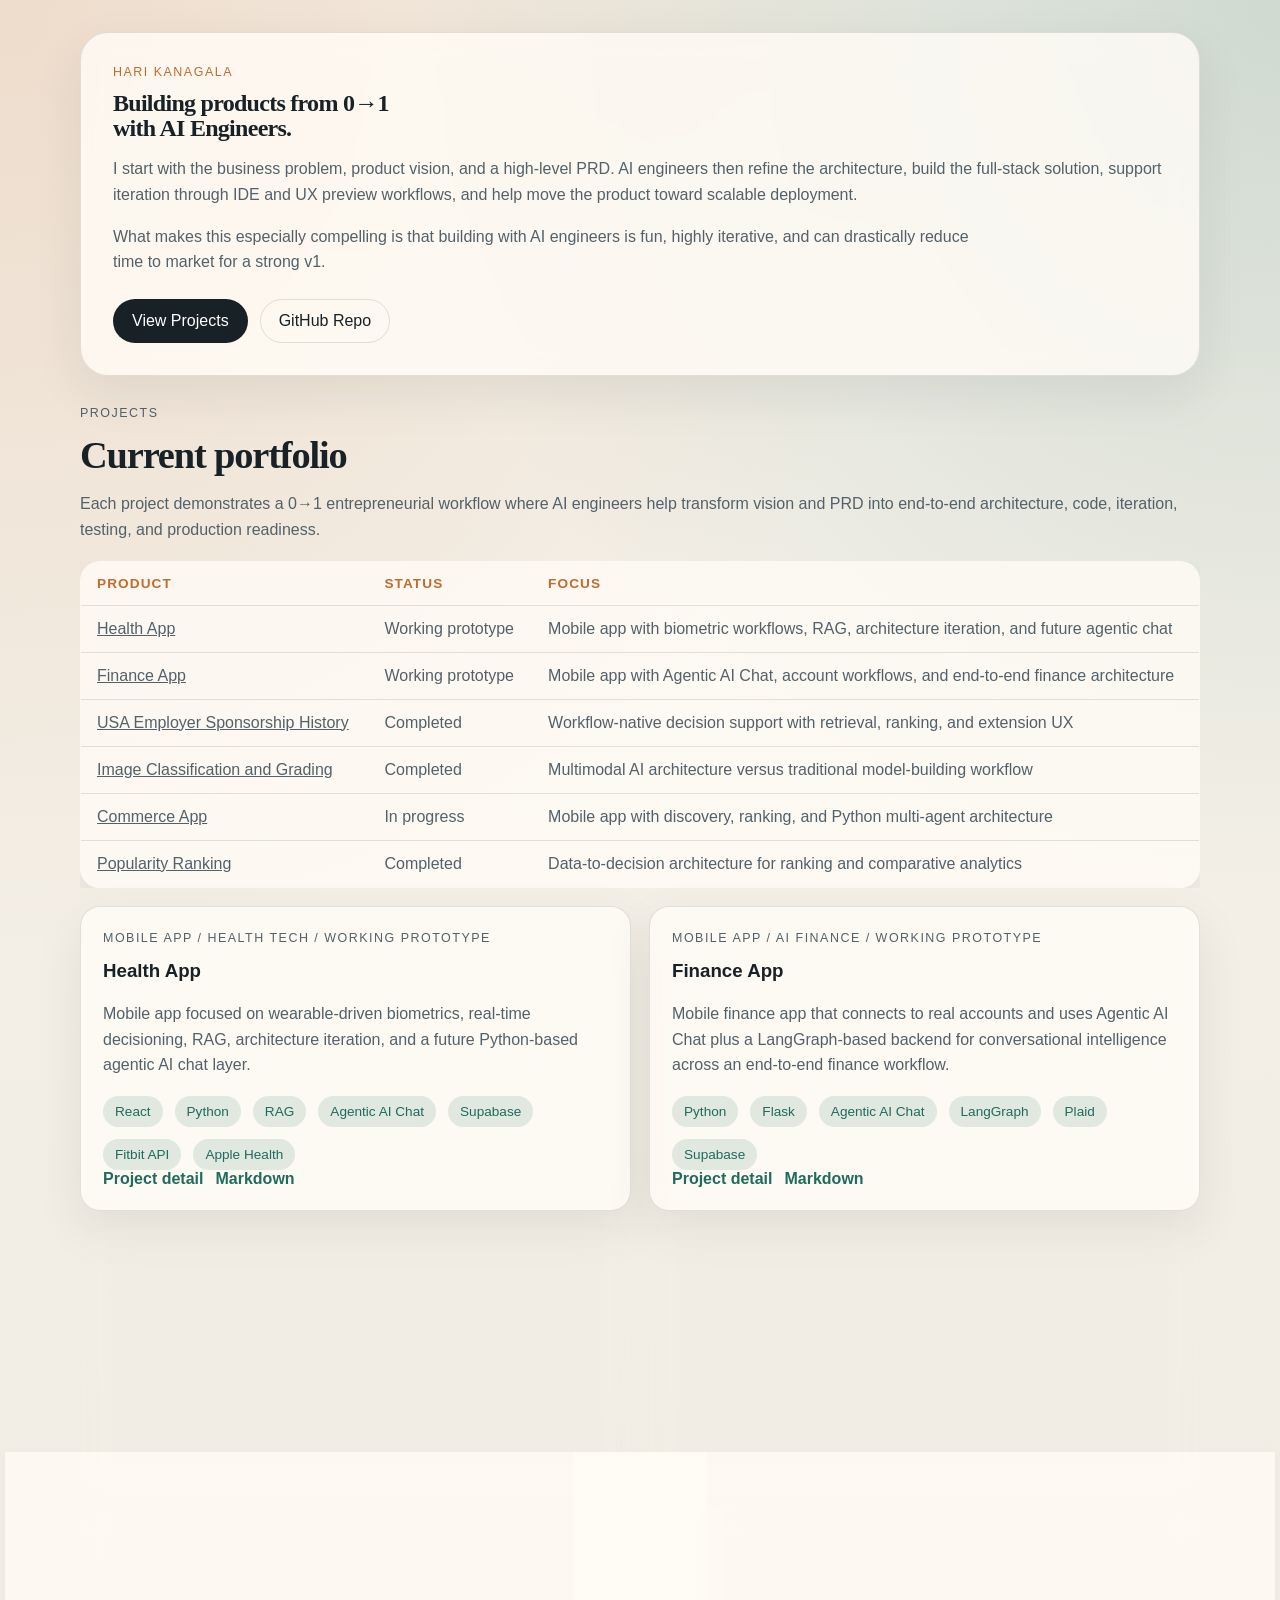
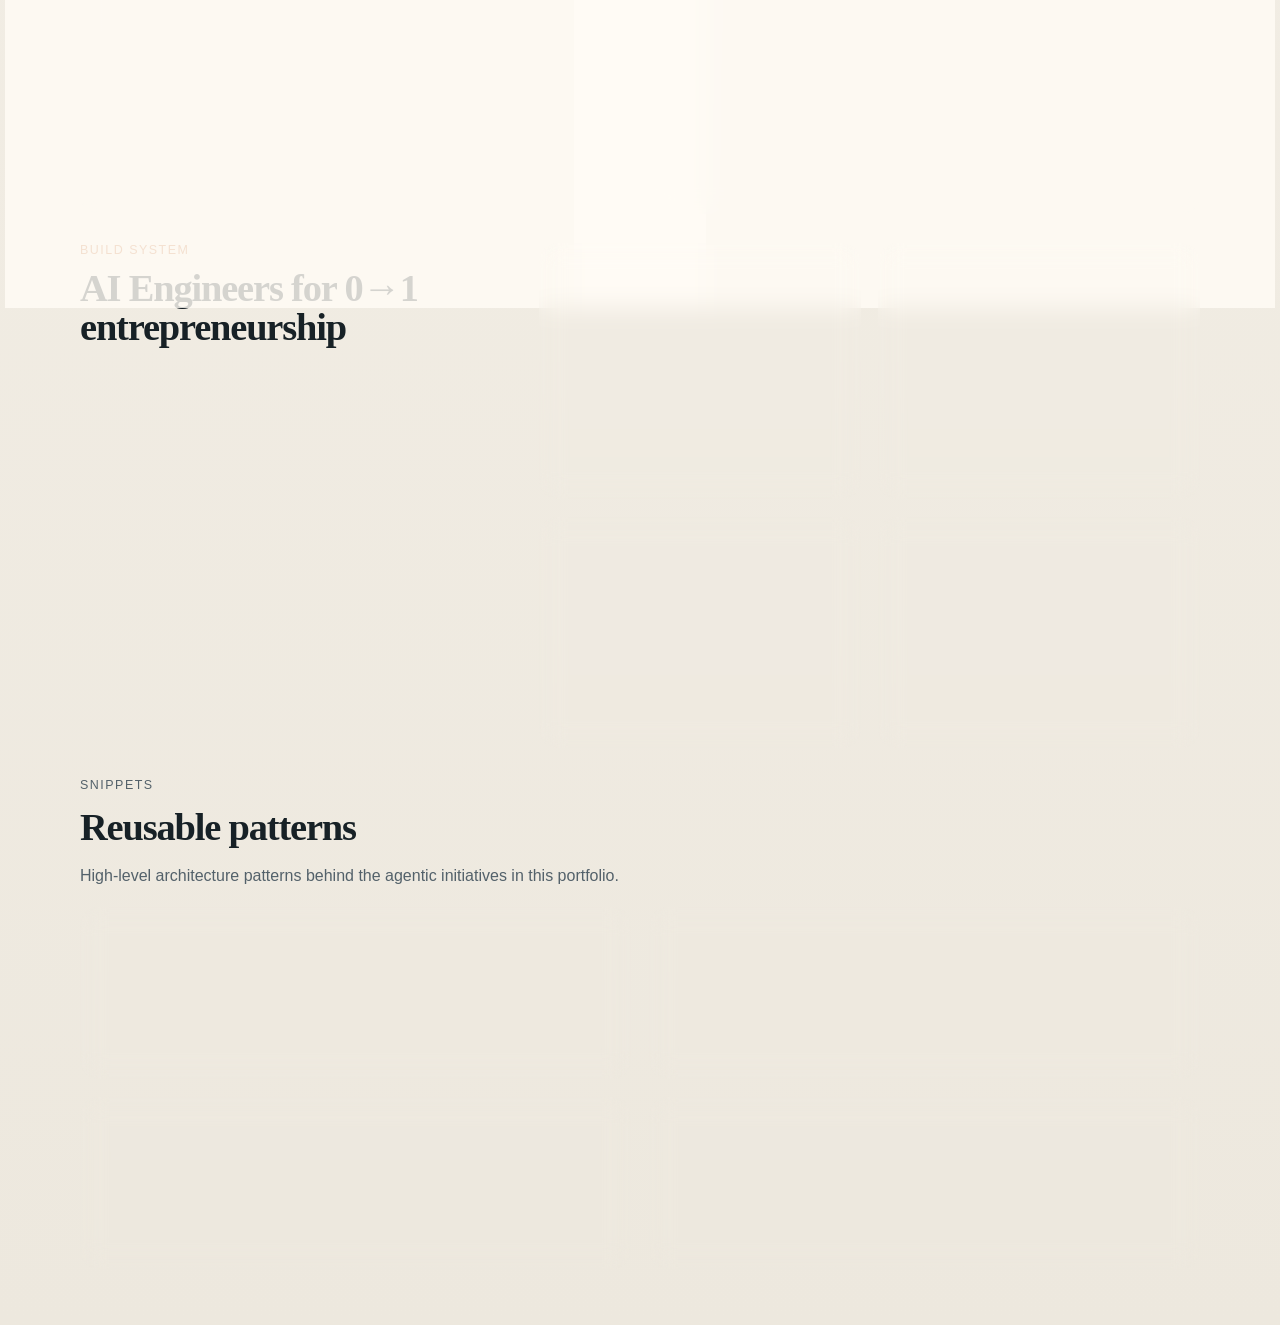
==== commit 53d28e36: "Update homepage header wording" ====
--- a/index.html
+++ b/index.html
@@ -30,7 +30,7 @@
       <header class="hero">
         <div class="hero-copy">
           <p class="eyebrow">Hari Kanagala</p>
-          <h1>Building solutions from 0→1<br />with AI Engineers.</h1>
+          <h1>Building products from 0→1<br />with AI Engineers.</h1>
           <p class="lede">
             I start with the business problem, product vision, and a high-level PRD. AI engineers then refine the architecture, build the full-stack solution, support iteration through IDE and UX preview workflows, and help move the product toward scalable deployment.
           </p>
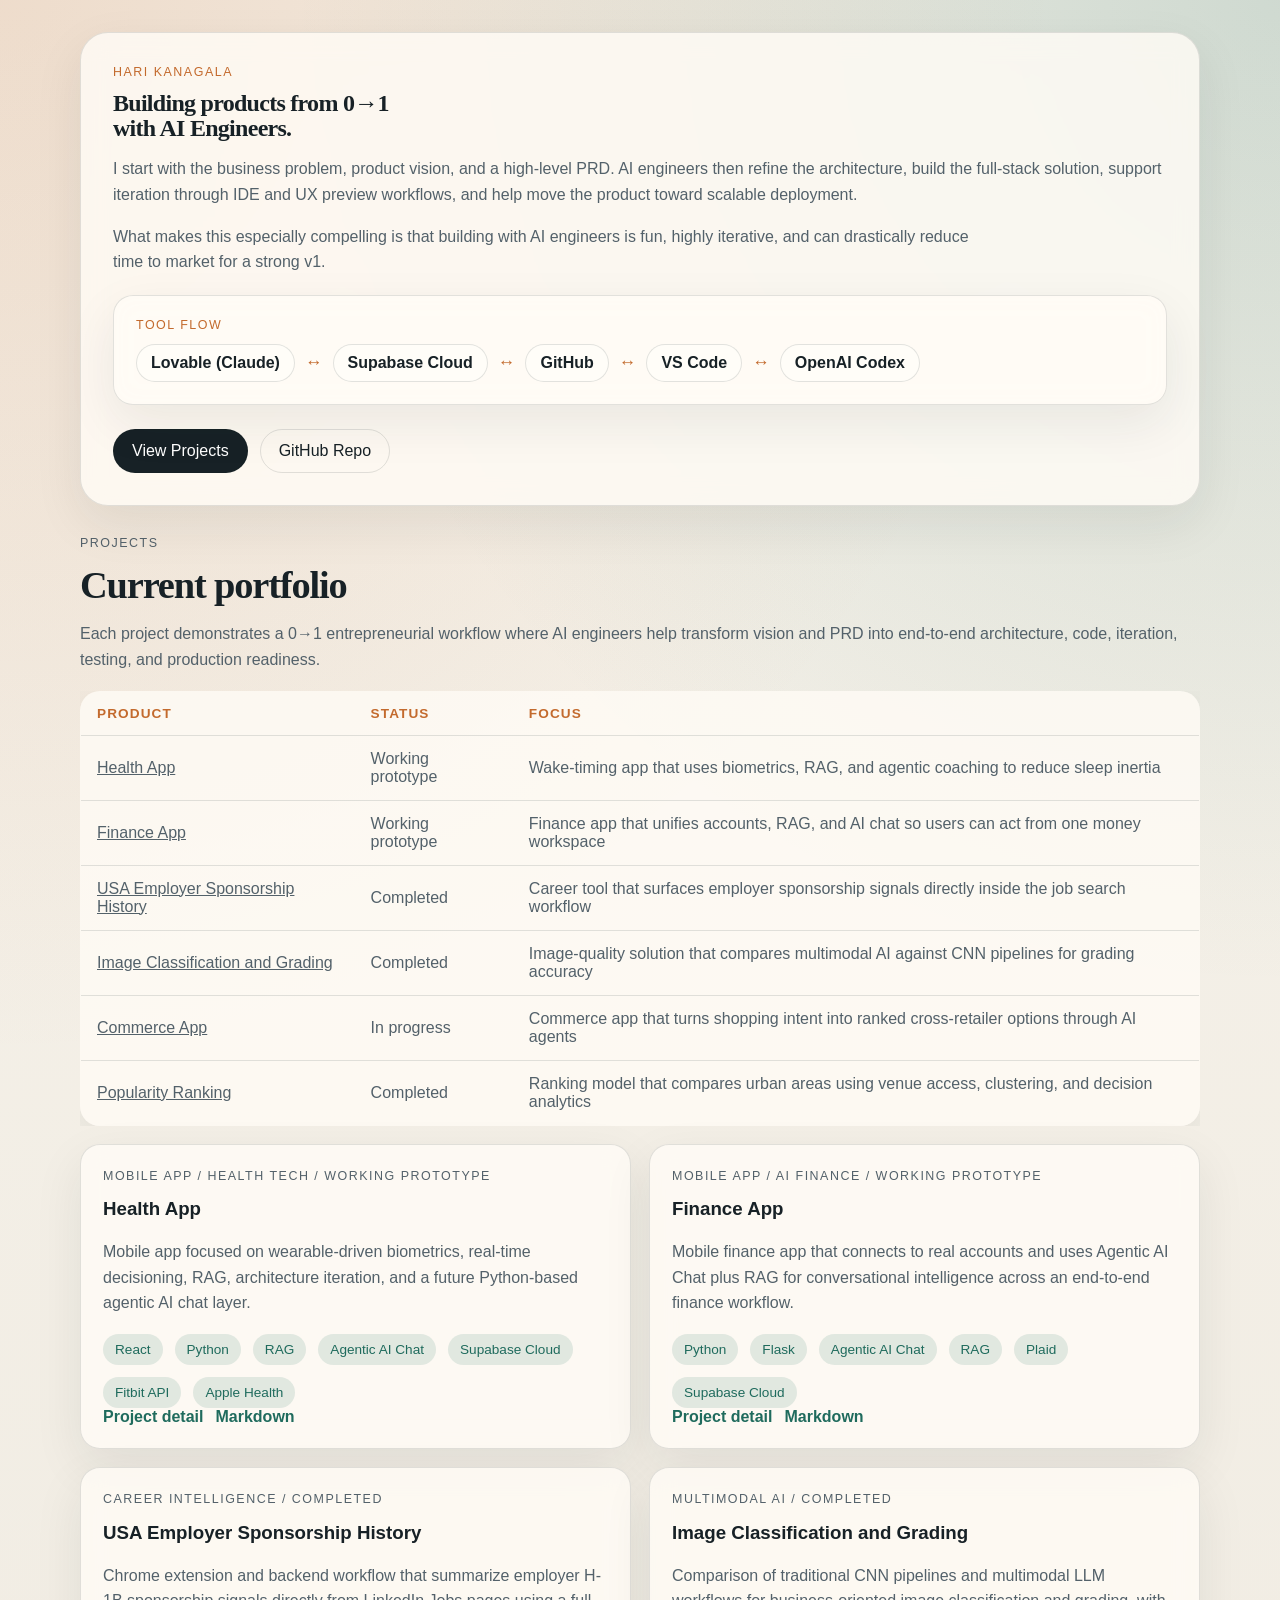
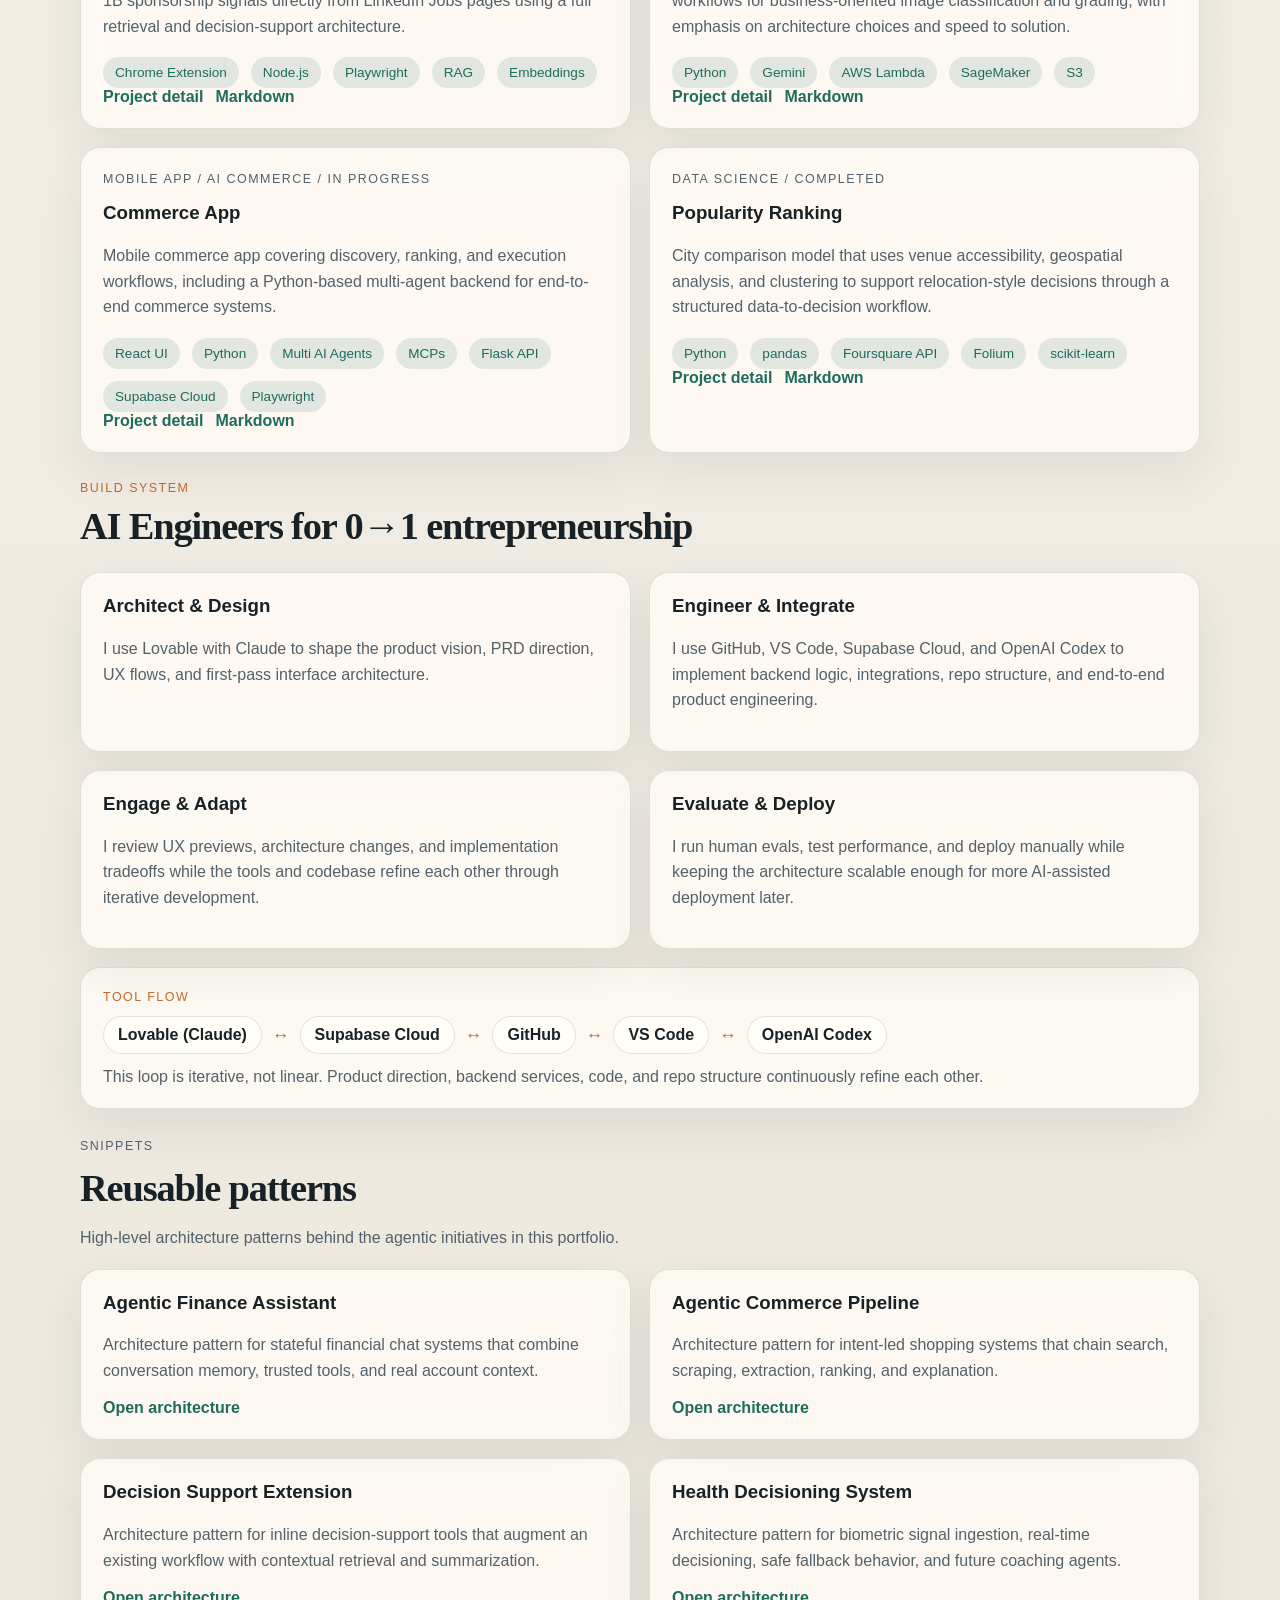
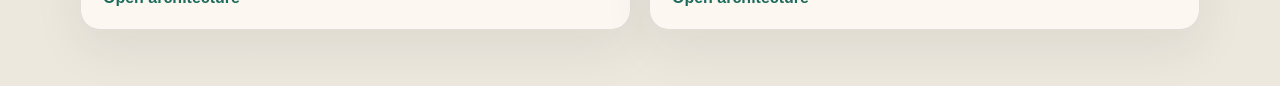
==== commit 615a64b0: "Refine portfolio messaging and protect internal docs" ====
--- a/index.html
+++ b/index.html
@@ -37,6 +37,20 @@
           <p class="lede" style="max-width: 54rem; margin-top: 0.5rem;">
             What makes this especially compelling is that building with AI engineers is fun, highly iterative, and can drastically reduce time to market for a strong v1.
           </p>
+          <div class="flow-card hero-flow-card">
+            <p class="panel-label">Tool Flow</p>
+            <div class="flow-chain">
+              <span class="flow-node">Lovable (Claude)</span>
+              <span class="flow-link">&#8596;</span>
+              <span class="flow-node">Supabase Cloud</span>
+              <span class="flow-link">&#8596;</span>
+              <span class="flow-node">GitHub</span>
+              <span class="flow-link">&#8596;</span>
+              <span class="flow-node">VS Code</span>
+              <span class="flow-link">&#8596;</span>
+              <span class="flow-node">OpenAI Codex</span>
+            </div>
+          </div>
           <div class="hero-actions">
             <a class="button primary" href="#projects">View Projects</a>
             <a class="button secondary" href="https://github.com/kharik828/AI-Product-Portfolio" target="_blank" rel="noreferrer">GitHub Repo</a>
@@ -64,32 +78,32 @@
                 <tr>
                   <td><a href="./project.html?slug=twinkl">Health App</a></td>
                   <td>Working prototype</td>
-                  <td>Mobile app with biometric workflows, RAG, architecture iteration, and future agentic chat</td>
+                  <td>Wake-timing app that uses biometrics, RAG, and agentic coaching to reduce sleep inertia</td>
                 </tr>
                 <tr>
                   <td><a href="./project.html?slug=cashmeai">Finance App</a></td>
                   <td>Working prototype</td>
-                  <td>Mobile app with Agentic AI Chat, account workflows, and end-to-end finance architecture</td>
+                  <td>Finance app that unifies accounts, RAG, and AI chat so users can act from one money workspace</td>
                 </tr>
                 <tr>
                   <td><a href="./project.html?slug=usa-employer-sponsorship-history">USA Employer Sponsorship History</a></td>
                   <td>Completed</td>
-                  <td>Workflow-native decision support with retrieval, ranking, and extension UX</td>
+                  <td>Career tool that surfaces employer sponsorship signals directly inside the job search workflow</td>
                 </tr>
                 <tr>
                   <td><a href="./project.html?slug=image-classification-and-grading">Image Classification and Grading</a></td>
                   <td>Completed</td>
-                  <td>Multimodal AI architecture versus traditional model-building workflow</td>
+                  <td>Image-quality solution that compares multimodal AI against CNN pipelines for grading accuracy</td>
                 </tr>
                 <tr>
                   <td><a href="./project.html?slug=shopsmart-ai">Commerce App</a></td>
                   <td>In progress</td>
-                  <td>Mobile app with discovery, ranking, and Python multi-agent architecture</td>
+                  <td>Commerce app that turns shopping intent into ranked cross-retailer options through AI agents</td>
                 </tr>
                 <tr>
                   <td><a href="./project.html?slug=popularity-ranking">Popularity Ranking</a></td>
                   <td>Completed</td>
-                  <td>Data-to-decision architecture for ranking and comparative analytics</td>
+                  <td>Ranking model that compares urban areas using venue access, clustering, and decision analytics</td>
                 </tr>
               </tbody>
             </table>
@@ -106,7 +120,7 @@
                 <span class="pill">Python</span>
                 <span class="pill">RAG</span>
                 <span class="pill">Agentic AI Chat</span>
-                <span class="pill">Supabase</span>
+                <span class="pill">Supabase Cloud</span>
                 <span class="pill">Fitbit API</span>
                 <span class="pill">Apple Health</span>
               </div>
@@ -119,15 +133,15 @@
               <div class="card-top">
                 <p class="status">Mobile App / AI Finance / Working prototype</p>
                 <h3>Finance App</h3>
-                <p>Mobile finance app that connects to real accounts and uses Agentic AI Chat plus a LangGraph-based backend for conversational intelligence across an end-to-end finance workflow.</p>
+                <p>Mobile finance app that connects to real accounts and uses Agentic AI Chat plus RAG for conversational intelligence across an end-to-end finance workflow.</p>
               </div>
               <div class="pill-row">
                 <span class="pill">Python</span>
                 <span class="pill">Flask</span>
                 <span class="pill">Agentic AI Chat</span>
-                <span class="pill">LangGraph</span>
+                <span class="pill">RAG</span>
                 <span class="pill">Plaid</span>
-                <span class="pill">Supabase</span>
+                <span class="pill">Supabase Cloud</span>
               </div>
               <div class="card-actions">
                 <a class="text-link" href="./project.html?slug=cashmeai">Project detail</a>
@@ -177,11 +191,12 @@
                 <p>Mobile commerce app covering discovery, ranking, and execution workflows, including a Python-based multi-agent backend for end-to-end commerce systems.</p>
               </div>
               <div class="pill-row">
-                <span class="pill">React</span>
-                <span class="pill">Python</span>
-                <span class="pill">Multi-agent Backend</span>
-                <span class="pill">Supabase Edge Functions</span>
-                <span class="pill">OpenAI</span>
+                <span class="pill">React UI</span>
+                <span class="pill">Python</span>
+                <span class="pill">Multi AI Agents</span>
+                <span class="pill">MCPs</span>
+                <span class="pill">Flask API</span>
+                <span class="pill">Supabase Cloud</span>
                 <span class="pill">Playwright</span>
               </div>
               <div class="card-actions">
@@ -215,22 +230,37 @@
             <p class="eyebrow">Build System</p>
             <h2>AI Engineers for 0→1 entrepreneurship</h2>
           </div>
+          <div class="flow-card">
+            <p class="panel-label">Tool Flow</p>
+            <div class="flow-chain">
+              <span class="flow-node">Lovable (Claude)</span>
+              <span class="flow-link">↔</span>
+              <span class="flow-node">Supabase Cloud</span>
+              <span class="flow-link">↔</span>
+              <span class="flow-node">GitHub</span>
+              <span class="flow-link">↔</span>
+              <span class="flow-node">VS Code</span>
+              <span class="flow-link">↔</span>
+              <span class="flow-node">OpenAI Codex</span>
+            </div>
+            <p class="flow-note">This loop is iterative, not linear. Product direction, backend services, code, and repo structure continuously refine each other.</p>
+          </div>
           <div class="workflow-grid">
             <article class="workflow-card">
               <h3>Architect & Design</h3>
-              <p>I define the business problem, product vision, and high-level PRD. AI engineers then refine the architecture, system boundaries, workflows, and first-pass technical plan.</p>
+              <p>I use Lovable with Claude to shape the product vision, PRD direction, UX flows, and first-pass interface architecture.</p>
             </article>
             <article class="workflow-card">
-              <h3>Engineer & Deploy</h3>
-              <p>AI engineers generate full-stack code, handle backend integration, and iterate on functional and non-functional requirements so the result is an end-to-end solution, not just a UX layer.</p>
+              <h3>Engineer & Integrate</h3>
+              <p>I use GitHub, VS Code, Supabase Cloud, and OpenAI Codex to implement backend logic, integrations, repo structure, and end-to-end product engineering.</p>
             </article>
             <article class="workflow-card">
               <h3>Engage & Adapt</h3>
-              <p>I use IDE and UI preview workflows to visualize the solution, evaluate tradeoffs, and guide iteration while AI engineers adapt the architecture and code path.</p>
+              <p>I review UX previews, architecture changes, and implementation tradeoffs while the tools and codebase refine each other through iterative development.</p>
             </article>
             <article class="workflow-card">
-              <h3>Evaluate & Learn</h3>
-              <p>I evaluate performance, perform end-to-end testing, and manually manage deployment today, while moving toward AI-assisted deployment with long-term scalability in mind.</p>
+              <h3>Evaluate & Deploy</h3>
+              <p>I run human evals, test performance, and deploy manually while keeping the architecture scalable enough for more AI-assisted deployment later.</p>
             </article>
           </div>
         </section>
--- a/styles.css
+++ b/styles.css
@@ -45,6 +45,7 @@
 .hero,
 .detail-header,
 .card,
+.flow-card,
 .workflow-card,
 .markdown-card {
   backdrop-filter: blur(12px);
@@ -139,6 +140,7 @@
 }
 
 .card,
+.flow-card,
 .workflow-card,
 .markdown-card {
   border-radius: var(--radius-md);
@@ -202,6 +204,45 @@
   gap: 18px;
 }
 
+.flow-card {
+  padding: 22px;
+  margin-top: 0;
+}
+
+.hero-flow-card {
+  margin-top: 20px;
+  margin-bottom: 4px;
+}
+
+.flow-chain {
+  display: flex;
+  flex-wrap: wrap;
+  align-items: center;
+  gap: 10px;
+}
+
+.flow-node {
+  display: inline-flex;
+  align-items: center;
+  padding: 9px 14px;
+  border-radius: var(--radius-sm);
+  background: var(--paper-strong);
+  border: 1px solid var(--line);
+  color: var(--ink);
+  font-weight: 600;
+}
+
+.flow-link {
+  color: var(--warm);
+  font-size: 1.1rem;
+  font-weight: 700;
+}
+
+.flow-note {
+  margin: 14px 0 0;
+  color: var(--muted);
+}
+
 .compact {
   grid-template-columns: repeat(2, minmax(0, 1fr));
 }
@@ -209,6 +250,10 @@
 .card,
 .workflow-card {
   padding: 22px;
+}
+
+.workflow-card {
+  min-height: 100%;
 }
 
 .card h3,
@@ -239,10 +284,22 @@
 }
 
 .split-section {
-  display: grid;
-  grid-template-columns: 0.8fr 1.2fr;
+  display: flex;
+  flex-direction: column;
   gap: 18px;
-  align-items: start;
+  align-items: stretch;
+}
+
+.split-section > div:first-child {
+  order: 1;
+}
+
+.split-section > .workflow-grid {
+  order: 2;
+}
+
+.split-section > .flow-card {
+  order: 3;
 }
 
 .detail-shell {
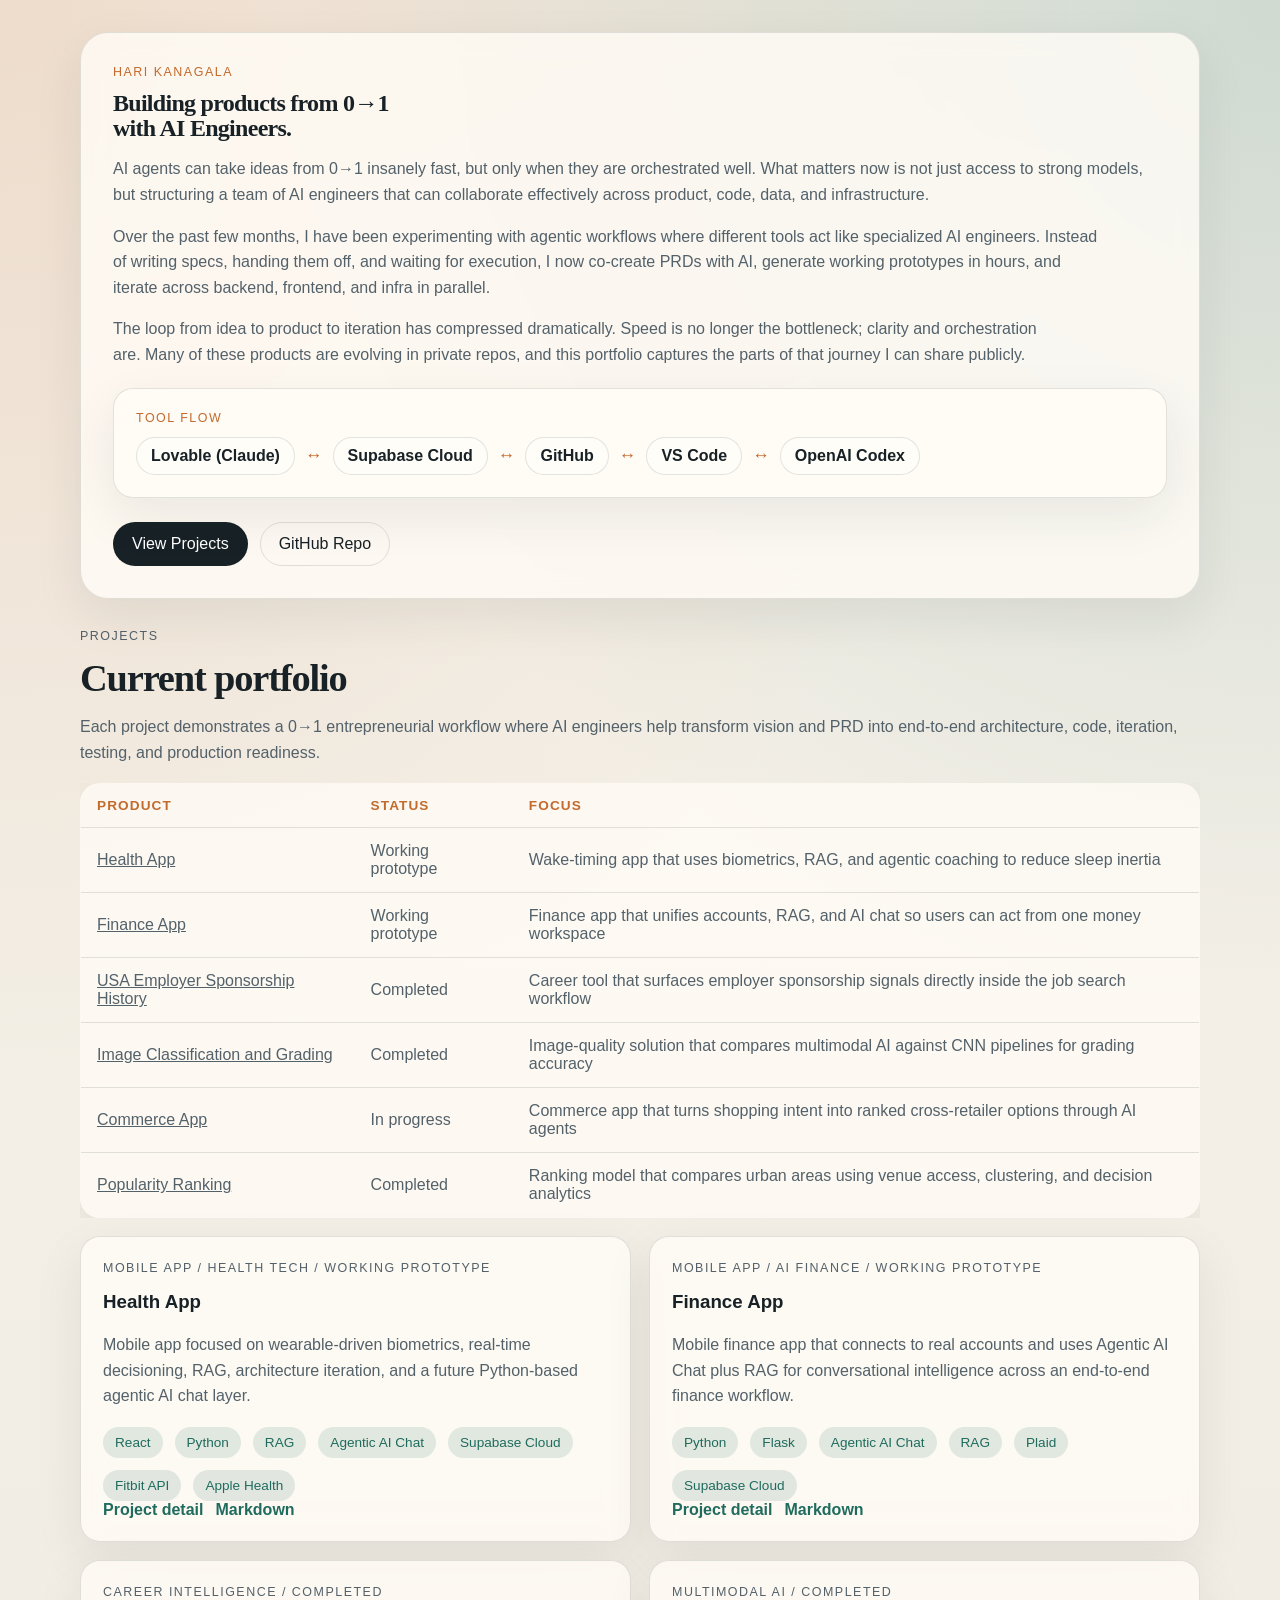
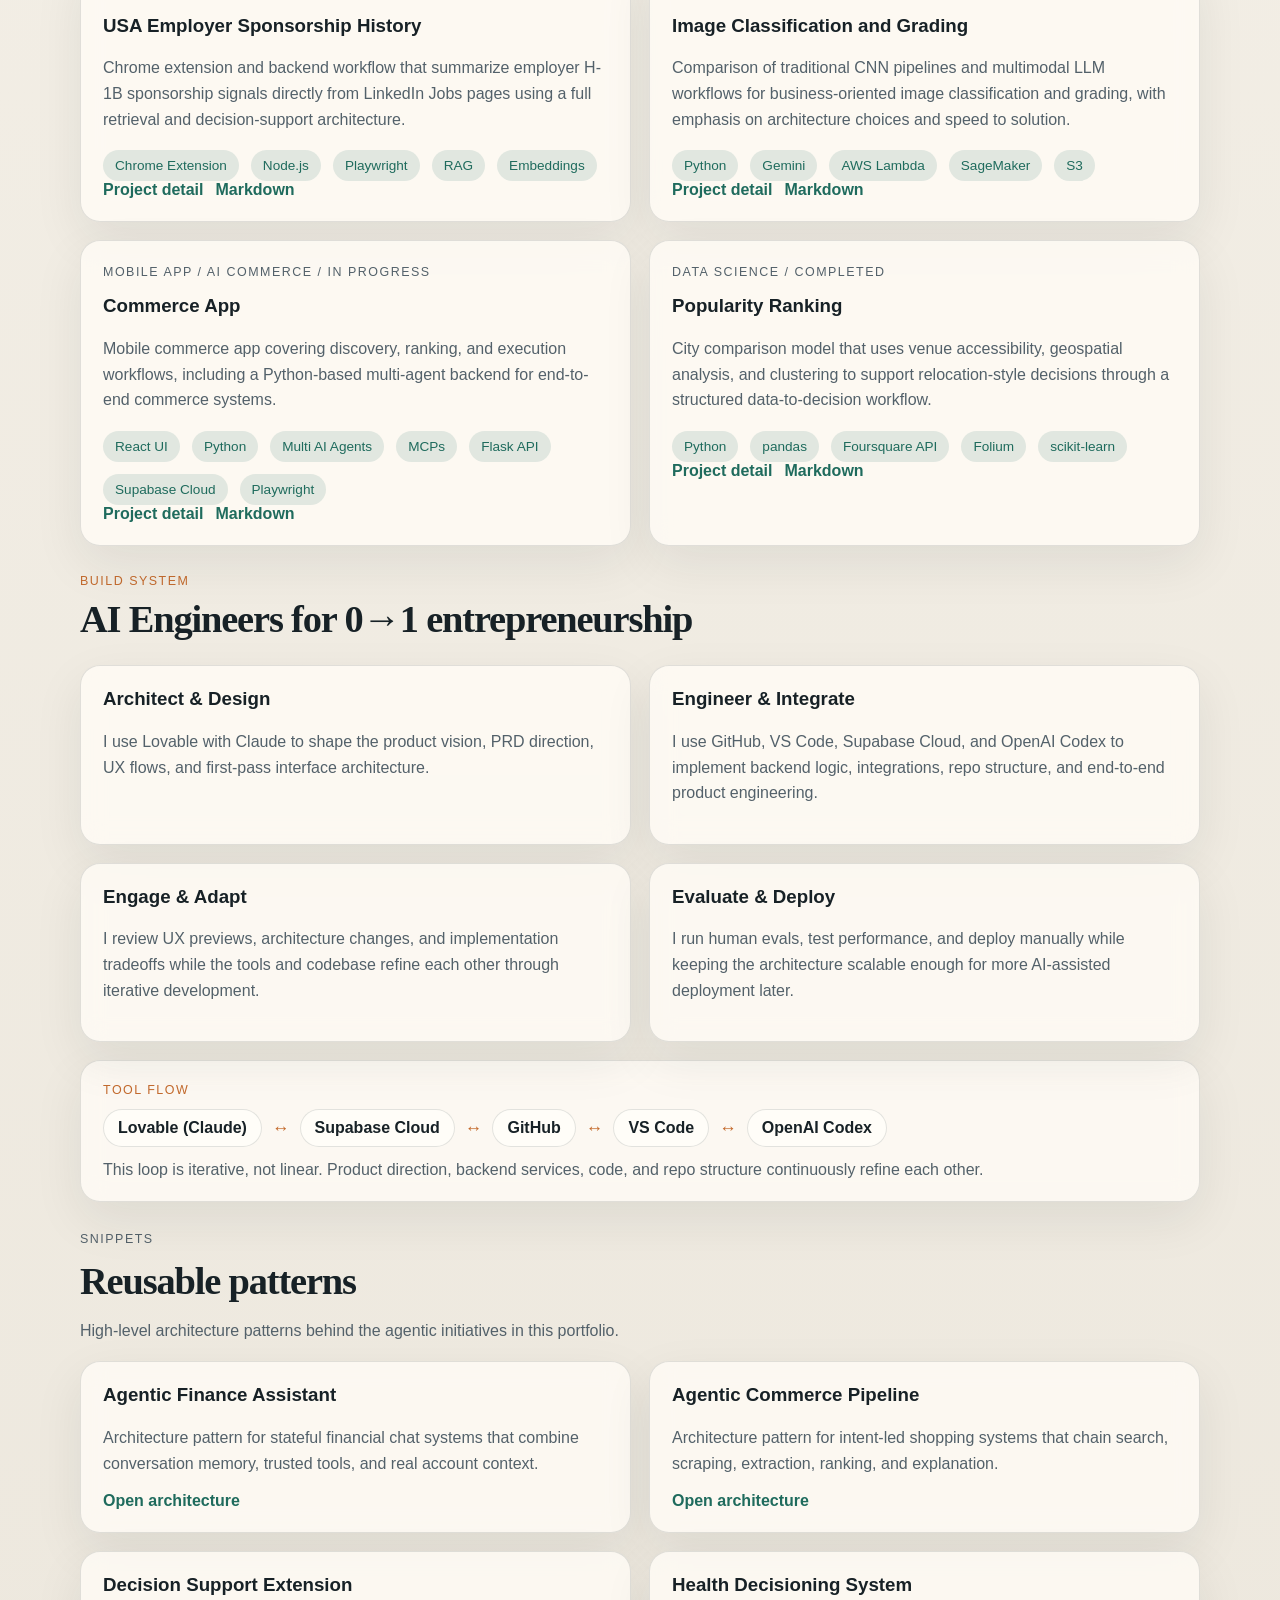
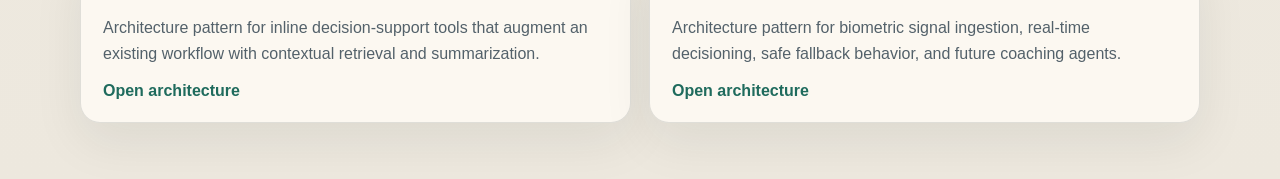
==== commit a5030609: "Update homepage why section" ====
--- a/index.html
+++ b/index.html
@@ -32,10 +32,13 @@
           <p class="eyebrow">Hari Kanagala</p>
           <h1>Building products from 0→1<br />with AI Engineers.</h1>
           <p class="lede">
-            I start with the business problem, product vision, and a high-level PRD. AI engineers then refine the architecture, build the full-stack solution, support iteration through IDE and UX preview workflows, and help move the product toward scalable deployment.
+            AI agents can take ideas from 0&#8594;1 insanely fast, but only when they are orchestrated well. What matters now is not just access to strong models, but structuring a team of AI engineers that can collaborate effectively across product, code, data, and infrastructure.
           </p>
-          <p class="lede" style="max-width: 54rem; margin-top: 0.5rem;">
-            What makes this especially compelling is that building with AI engineers is fun, highly iterative, and can drastically reduce time to market for a strong v1.
+          <p class="lede" style="max-width: 62rem; margin-top: 0.5rem;">
+            Over the past few months, I have been experimenting with agentic workflows where different tools act like specialized AI engineers. Instead of writing specs, handing them off, and waiting for execution, I now co-create PRDs with AI, generate working prototypes in hours, and iterate across backend, frontend, and infra in parallel.
+          </p>
+          <p class="lede" style="max-width: 58rem; margin-top: 0.5rem;">
+            The loop from idea to product to iteration has compressed dramatically. Speed is no longer the bottleneck; clarity and orchestration are. Many of these products are evolving in private repos, and this portfolio captures the parts of that journey I can share publicly.
           </p>
           <div class="flow-card hero-flow-card">
             <p class="panel-label">Tool Flow</p>
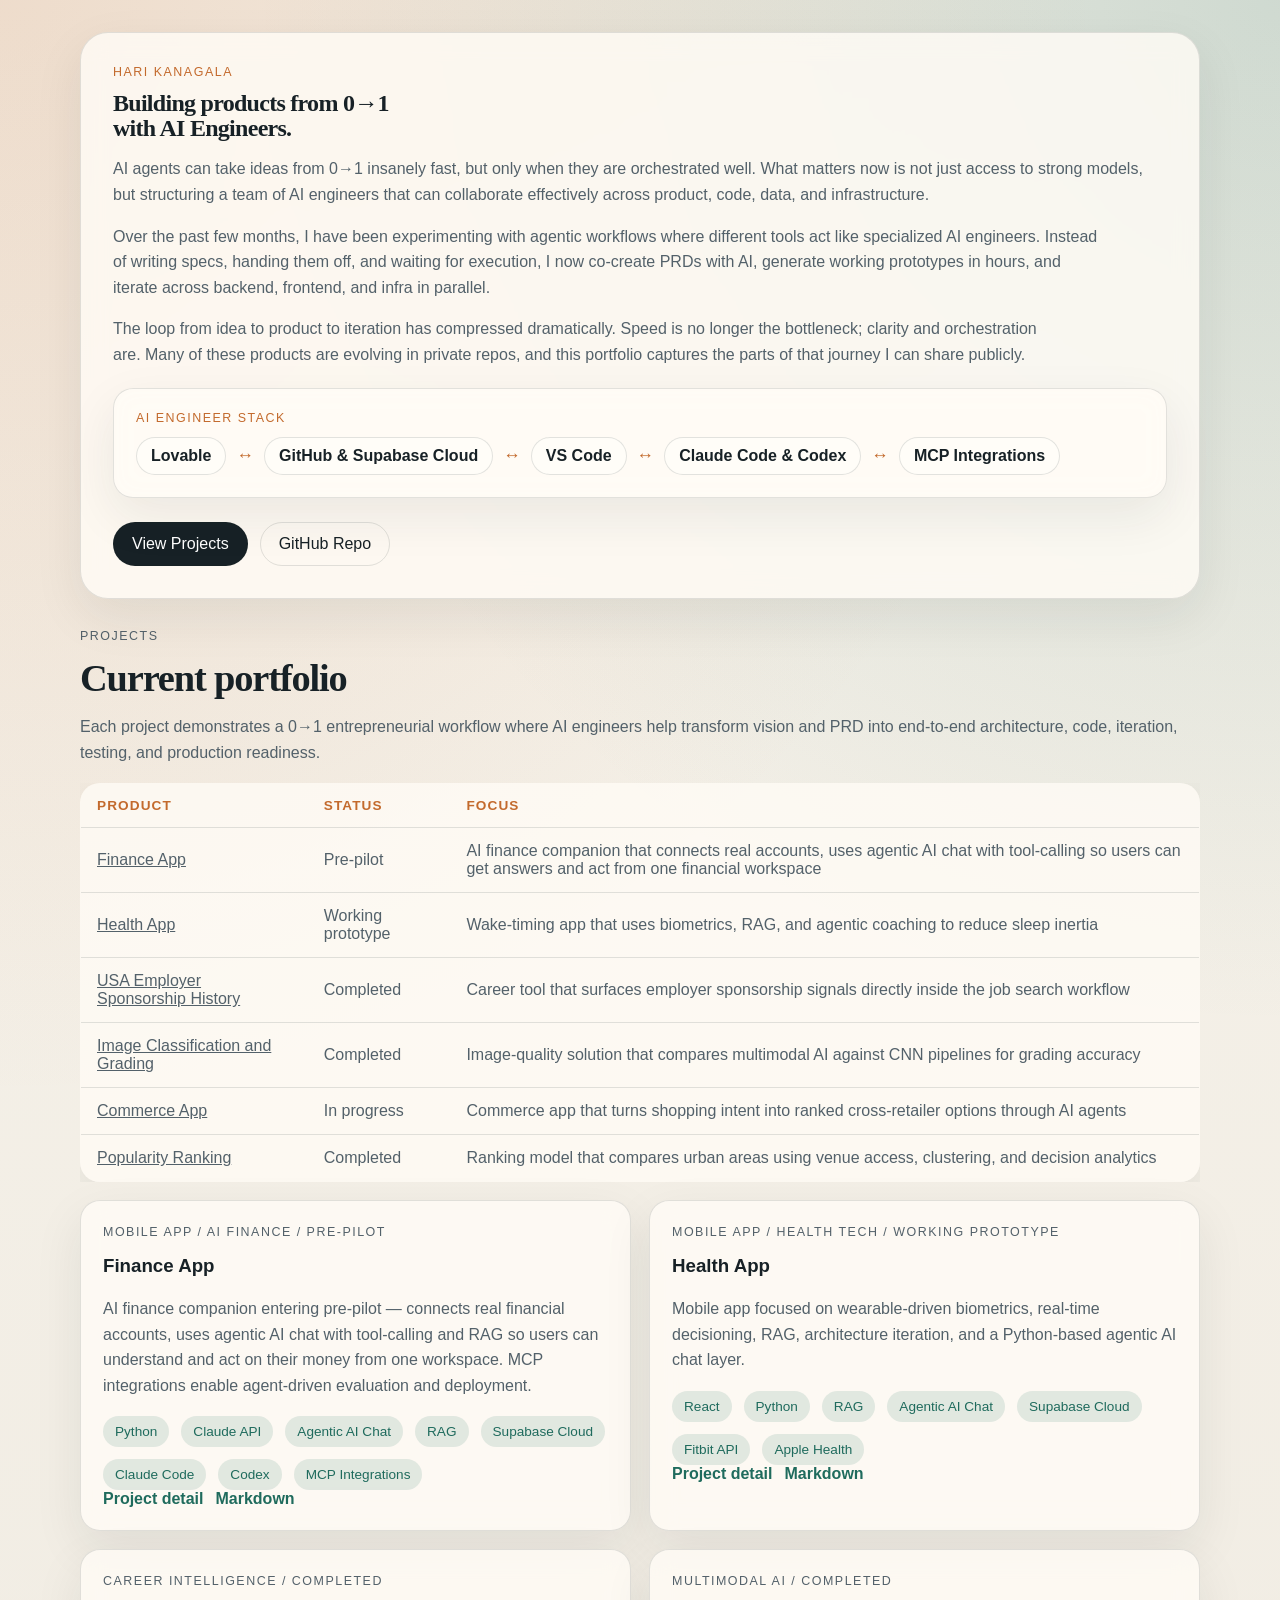
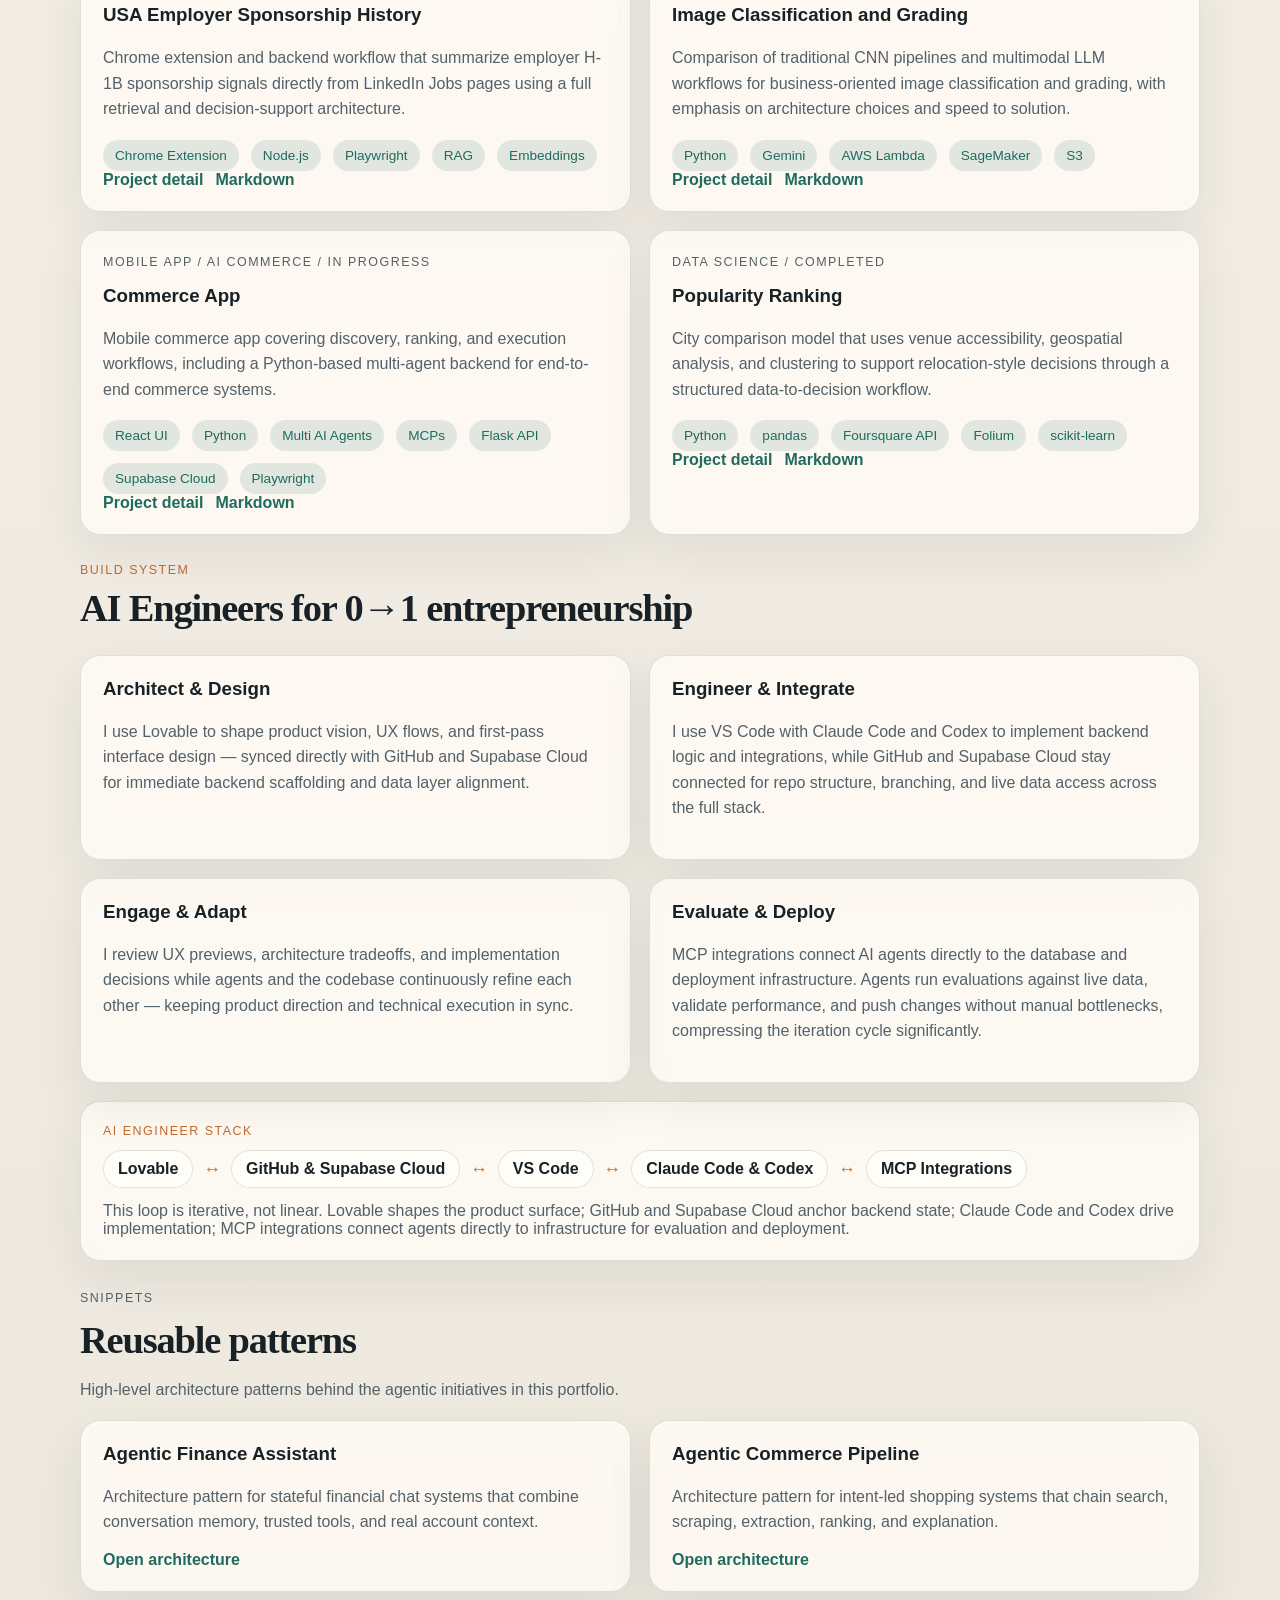
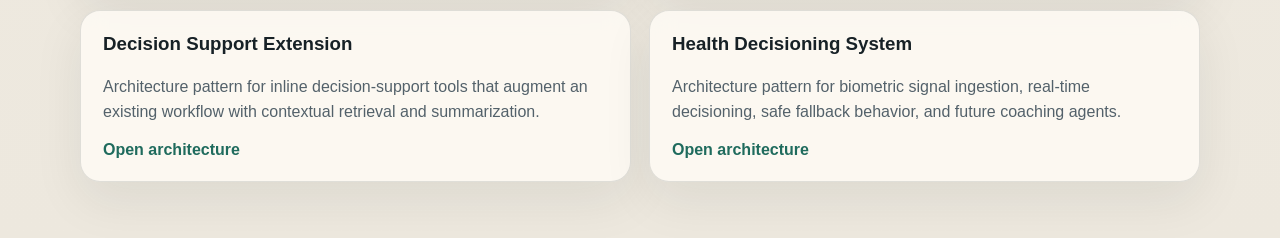
==== commit 1b2ee741: "Update Finance App to pre-pilot, refresh AI stack and build system - Promote Finance App to pre-pilo" ====
--- a/index.html
+++ b/index.html
@@ -41,17 +41,17 @@
             The loop from idea to product to iteration has compressed dramatically. Speed is no longer the bottleneck; clarity and orchestration are. Many of these products are evolving in private repos, and this portfolio captures the parts of that journey I can share publicly.
           </p>
           <div class="flow-card hero-flow-card">
-            <p class="panel-label">Tool Flow</p>
+            <p class="panel-label">AI Engineer Stack</p>
             <div class="flow-chain">
-              <span class="flow-node">Lovable (Claude)</span>
+              <span class="flow-node">Lovable</span>
               <span class="flow-link">&#8596;</span>
-              <span class="flow-node">Supabase Cloud</span>
-              <span class="flow-link">&#8596;</span>
-              <span class="flow-node">GitHub</span>
+              <span class="flow-node">GitHub &amp; Supabase Cloud</span>
               <span class="flow-link">&#8596;</span>
               <span class="flow-node">VS Code</span>
               <span class="flow-link">&#8596;</span>
-              <span class="flow-node">OpenAI Codex</span>
+              <span class="flow-node">Claude Code &amp; Codex</span>
+              <span class="flow-link">&#8596;</span>
+              <span class="flow-node">MCP Integrations</span>
             </div>
           </div>
           <div class="hero-actions">
@@ -79,16 +79,16 @@
               </thead>
               <tbody>
                 <tr>
+                  <td><a href="./project.html?slug=cashmeai">Finance App</a></td>
+                  <td>Pre-pilot</td>
+                  <td>AI finance companion that connects real accounts, uses agentic AI chat with tool-calling so users can get answers and act from one financial workspace</td>
+                </tr>
+                <tr>
                   <td><a href="./project.html?slug=twinkl">Health App</a></td>
                   <td>Working prototype</td>
                   <td>Wake-timing app that uses biometrics, RAG, and agentic coaching to reduce sleep inertia</td>
                 </tr>
                 <tr>
-                  <td><a href="./project.html?slug=cashmeai">Finance App</a></td>
-                  <td>Working prototype</td>
-                  <td>Finance app that unifies accounts, RAG, and AI chat so users can act from one money workspace</td>
-                </tr>
-                <tr>
                   <td><a href="./project.html?slug=usa-employer-sponsorship-history">USA Employer Sponsorship History</a></td>
                   <td>Completed</td>
                   <td>Career tool that surfaces employer sponsorship signals directly inside the job search workflow</td>
@@ -114,9 +114,30 @@
           <div class="card-grid">
             <article class="card">
               <div class="card-top">
+                <p class="status">Mobile App / AI Finance / Pre-pilot</p>
+                <h3>Finance App</h3>
+                <p>AI finance companion entering pre-pilot — connects real financial accounts, uses agentic AI chat with tool-calling and RAG so users can understand and act on their money from one workspace. MCP integrations enable agent-driven evaluation and deployment.</p>
+              </div>
+              <div class="pill-row">
+                <span class="pill">Python</span>
+                <span class="pill">Claude API</span>
+                <span class="pill">Agentic AI Chat</span>
+                <span class="pill">RAG</span>
+                <span class="pill">Supabase Cloud</span>
+                <span class="pill">Claude Code</span>
+                <span class="pill">Codex</span>
+                <span class="pill">MCP Integrations</span>
+              </div>
+              <div class="card-actions">
+                <a class="text-link" href="./project.html?slug=cashmeai">Project detail</a>
+                <a class="text-link" href="./projects/Cashmeai/PORTFOLIO.md">Markdown</a>
+              </div>
+            </article>
+            <article class="card">
+              <div class="card-top">
                 <p class="status">Mobile App / Health Tech / Working prototype</p>
                 <h3>Health App</h3>
-                <p>Mobile app focused on wearable-driven biometrics, real-time decisioning, RAG, architecture iteration, and a future Python-based agentic AI chat layer.</p>
+                <p>Mobile app focused on wearable-driven biometrics, real-time decisioning, RAG, architecture iteration, and a Python-based agentic AI chat layer.</p>
               </div>
               <div class="pill-row">
                 <span class="pill">React</span>
@@ -130,25 +151,6 @@
               <div class="card-actions">
                 <a class="text-link" href="./project.html?slug=twinkl">Project detail</a>
                 <a class="text-link" href="./projects/Twinkl/PORTFOLIO.md">Markdown</a>
-              </div>
-            </article>
-            <article class="card">
-              <div class="card-top">
-                <p class="status">Mobile App / AI Finance / Working prototype</p>
-                <h3>Finance App</h3>
-                <p>Mobile finance app that connects to real accounts and uses Agentic AI Chat plus RAG for conversational intelligence across an end-to-end finance workflow.</p>
-              </div>
-              <div class="pill-row">
-                <span class="pill">Python</span>
-                <span class="pill">Flask</span>
-                <span class="pill">Agentic AI Chat</span>
-                <span class="pill">RAG</span>
-                <span class="pill">Plaid</span>
-                <span class="pill">Supabase Cloud</span>
-              </div>
-              <div class="card-actions">
-                <a class="text-link" href="./project.html?slug=cashmeai">Project detail</a>
-                <a class="text-link" href="./projects/Cashmeai/PORTFOLIO.md">Markdown</a>
               </div>
             </article>
             <article class="card">
@@ -234,36 +236,36 @@
             <h2>AI Engineers for 0→1 entrepreneurship</h2>
           </div>
           <div class="flow-card">
-            <p class="panel-label">Tool Flow</p>
+            <p class="panel-label">AI Engineer Stack</p>
             <div class="flow-chain">
-              <span class="flow-node">Lovable (Claude)</span>
+              <span class="flow-node">Lovable</span>
               <span class="flow-link">↔</span>
-              <span class="flow-node">Supabase Cloud</span>
-              <span class="flow-link">↔</span>
-              <span class="flow-node">GitHub</span>
+              <span class="flow-node">GitHub &amp; Supabase Cloud</span>
               <span class="flow-link">↔</span>
               <span class="flow-node">VS Code</span>
               <span class="flow-link">↔</span>
-              <span class="flow-node">OpenAI Codex</span>
+              <span class="flow-node">Claude Code &amp; Codex</span>
+              <span class="flow-link">↔</span>
+              <span class="flow-node">MCP Integrations</span>
             </div>
-            <p class="flow-note">This loop is iterative, not linear. Product direction, backend services, code, and repo structure continuously refine each other.</p>
+            <p class="flow-note">This loop is iterative, not linear. Lovable shapes the product surface; GitHub and Supabase Cloud anchor backend state; Claude Code and Codex drive implementation; MCP integrations connect agents directly to infrastructure for evaluation and deployment.</p>
           </div>
           <div class="workflow-grid">
             <article class="workflow-card">
-              <h3>Architect & Design</h3>
-              <p>I use Lovable with Claude to shape the product vision, PRD direction, UX flows, and first-pass interface architecture.</p>
+              <h3>Architect &amp; Design</h3>
+              <p>I use Lovable to shape product vision, UX flows, and first-pass interface design — synced directly with GitHub and Supabase Cloud for immediate backend scaffolding and data layer alignment.</p>
             </article>
             <article class="workflow-card">
-              <h3>Engineer & Integrate</h3>
-              <p>I use GitHub, VS Code, Supabase Cloud, and OpenAI Codex to implement backend logic, integrations, repo structure, and end-to-end product engineering.</p>
+              <h3>Engineer &amp; Integrate</h3>
+              <p>I use VS Code with Claude Code and Codex to implement backend logic and integrations, while GitHub and Supabase Cloud stay connected for repo structure, branching, and live data access across the full stack.</p>
             </article>
             <article class="workflow-card">
-              <h3>Engage & Adapt</h3>
-              <p>I review UX previews, architecture changes, and implementation tradeoffs while the tools and codebase refine each other through iterative development.</p>
+              <h3>Engage &amp; Adapt</h3>
+              <p>I review UX previews, architecture tradeoffs, and implementation decisions while agents and the codebase continuously refine each other — keeping product direction and technical execution in sync.</p>
             </article>
             <article class="workflow-card">
-              <h3>Evaluate & Deploy</h3>
-              <p>I run human evals, test performance, and deploy manually while keeping the architecture scalable enough for more AI-assisted deployment later.</p>
+              <h3>Evaluate &amp; Deploy</h3>
+              <p>MCP integrations connect AI agents directly to the database and deployment infrastructure. Agents run evaluations against live data, validate performance, and push changes without manual bottlenecks, compressing the iteration cycle significantly.</p>
             </article>
           </div>
         </section>
